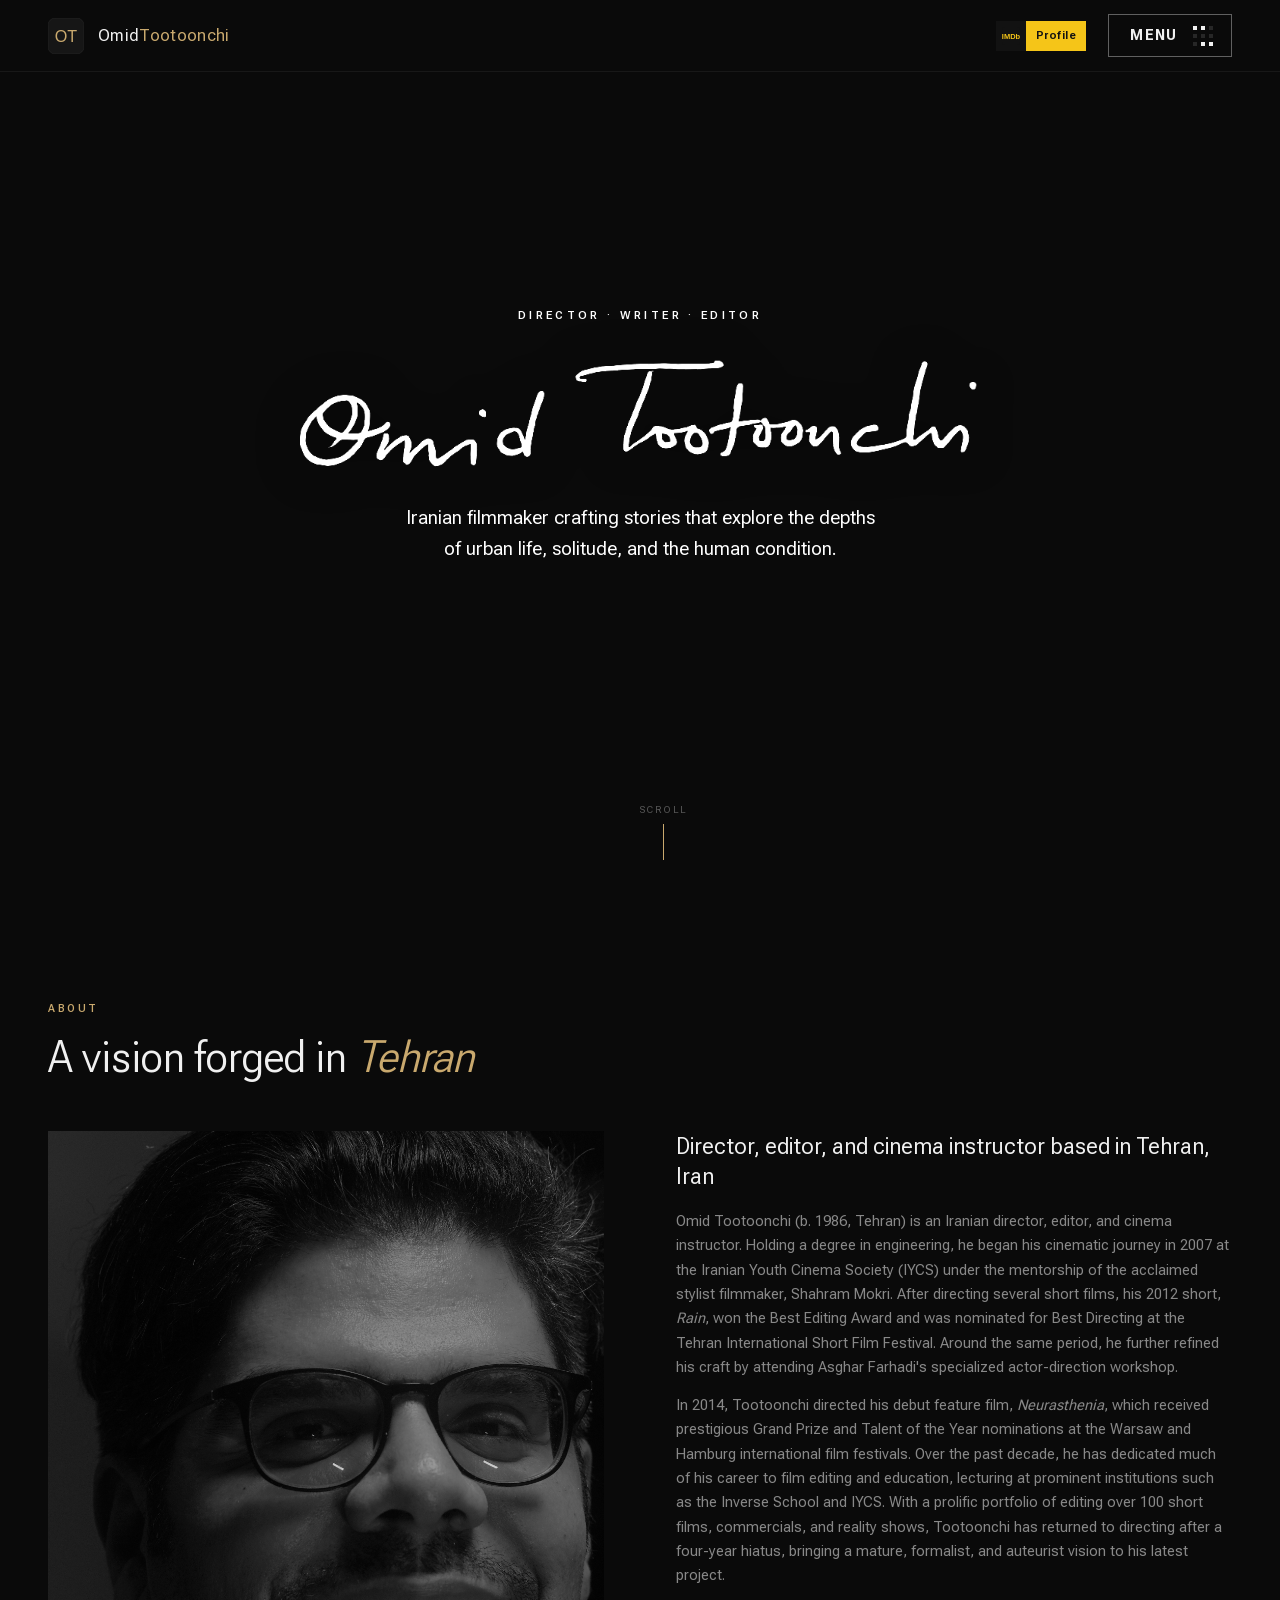
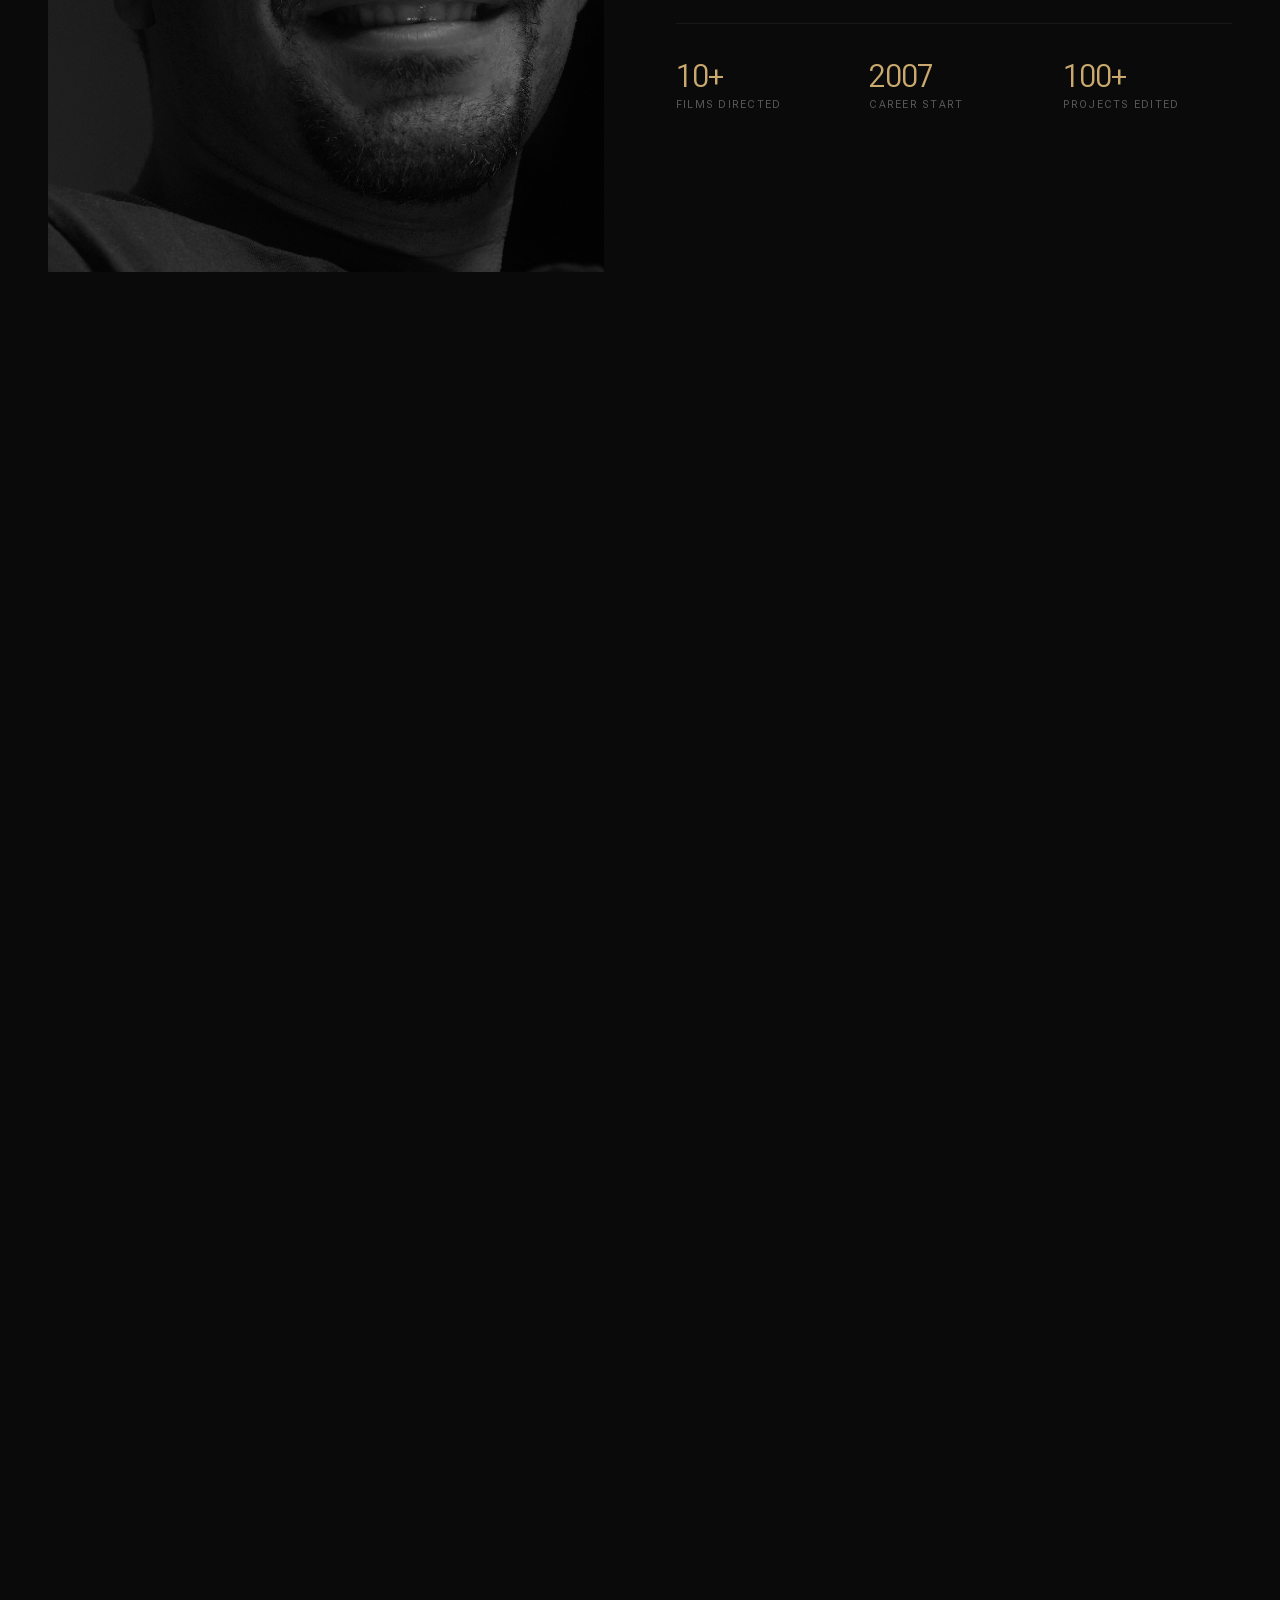
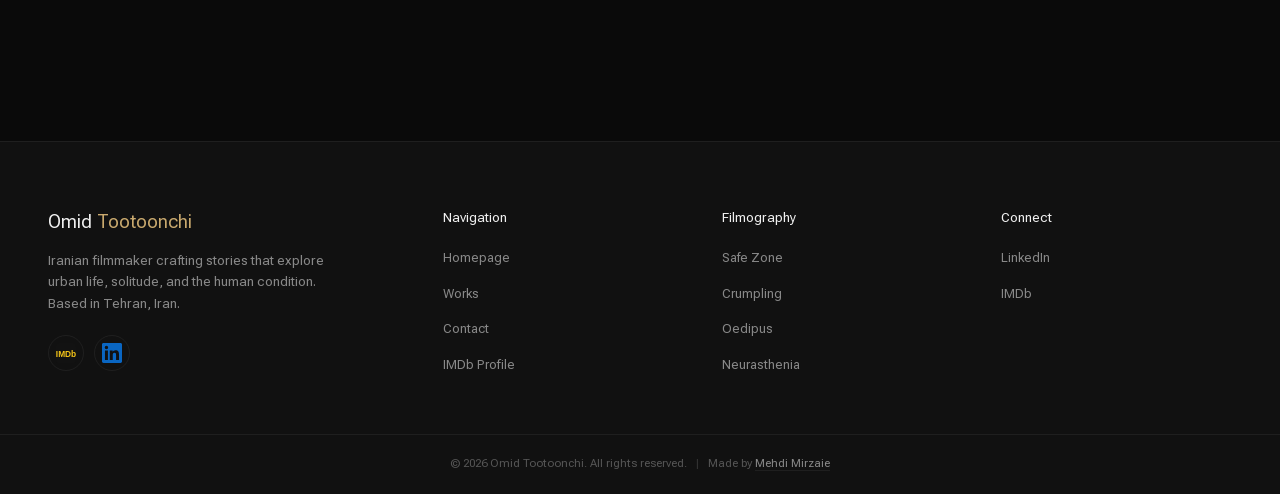
==== index.html @ e32ea6eb "publish omidtootoonchi site" ====
<!DOCTYPE html>
<html lang="en" data-theme="dark">
<head>
  <meta charset="UTF-8">
  <meta name="viewport" content="width=device-width, initial-scale=1.0">
  <meta name="description" content="Omid Tootoonchi is an Iranian director, editor, and cinema instructor based in Tehran. Explore his filmography including Neurasthenia, Safe Zone, and more.">
  <meta name="keywords" content="Omid Tootoonchi, Iranian filmmaker, director, editor, Tehran cinema, Neurasthenia, Safe Zone">
  <meta name="robots" content="index, follow">
  <meta name="google-site-verification" content="UOiUB8v9o5AiXM7ERvW8zTHX3FpzWAyxCbZJldJ4rzc">
  <title>Omid Tootoonchi | Director</title>
  <link rel="stylesheet" href="style.css">
  <link rel="icon" href="assets/icons/favicon-dark.svg" type="image/svg+xml">
<!-- Yandex.Metrika counter --><script type="text/javascript">
    (function(m,e,t,r,i,k,a){
        m[i]=m[i]||function(){(m[i].a=m[i].a||[]).push(arguments)};
        m[i].l=1*new Date();
        for (var j = 0; j < document.scripts.length; j++) {if (document.scripts[j].src === r) { return; }}
        k=e.createElement(t),a=e.getElementsByTagName(t)[0],k.async=1,k.src=r,a.parentNode.insertBefore(k,a)
    })(window, document,'script','https://mc.yandex.ru/metrika/tag.js?id=113087821', 'ym');

    ym(113087821, 'init', {ssr:true, webvisor:true, clickmap:true, ecommerce:"dataLayer", referrer: document.referrer, url: location.href, accurateTrackBounce:true, trackLinks:true});
</script>
<noscript><div><img src="https://mc.yandex.ru/watch/113087821" style="position:absolute; left:-9999px;" alt="" /></div></noscript>
<!-- /Yandex.Metrika counter -->
</head>
<body>
<div class="page-transition" id="pageTransition"></div>
<div class="mobile-overlay" id="mobileMenu">
    <div class="menu-panel">
      <div class="menu-grid menu-grid-main">
        <a href="index.html" class="menu-tile"><span class="menu-index">[01]</span><span class="menu-label">Homepage</span></a>
        <a href="works.html" class="menu-tile"><span class="menu-index">[02]</span><span class="menu-label">Works</span></a>
        <a href="contact.html" class="menu-tile"><span class="menu-index">[03]</span><span class="menu-label">Contact</span></a>
      </div>
      <div class="menu-grid menu-grid-films">
        <a href="film-safe-zone.html" class="menu-tile menu-tile-sm"><span class="menu-index">[04]</span><span class="menu-label">Safe Zone</span></a>
        <a href="film-crumpling.html" class="menu-tile menu-tile-sm"><span class="menu-index">[05]</span><span class="menu-label">Crumpling</span></a>
        <a href="film-oedipus.html" class="menu-tile menu-tile-sm"><span class="menu-index">[06]</span><span class="menu-label">Oedipus</span></a>
        <a href="film-neurasthenia.html" class="menu-tile menu-tile-sm"><span class="menu-index">[07]</span><span class="menu-label">Neurasthenia</span></a>
      </div>
      <div class="menu-socials">
        <a href="https://www.imdb.com/name/nm6811720/" target="_blank" rel="noopener" class="menu-social">IMDb</a>
        <a href="https://www.linkedin.com/in/omidtootoonchi" target="_blank" rel="noopener" class="menu-social">LinkedIn</a>
        <a href="https://www.instagram.com/omidtootoonchi_/" target="_blank" rel="noopener" class="menu-social">Instagram</a>
      </div>
    </div>
  </div>
<header id="header">
    <div class="header-left">
      <a href="index.html"><svg class="header-ot-logo" viewBox="0 0 40 40" fill="none" xmlns="http://www.w3.org/2000/svg">
      <rect width="40" height="40" rx="8" style="fill:var(--bg-card);stroke:var(--border)" stroke-width="1"/>
      <text x="20" y="27" text-anchor="middle" font-family="'Plus Jakarta Sans',Arial,sans-serif" font-size="18" font-weight="400" style="fill:var(--accent)">OT</text>
    </svg></a>
      <a href="index.html" class="header-logo">Omid <span>Tootoonchi</span></a>
    </div>
    <ul class="header-center">
      <li><a href="index.html" class="active">Homepage</a></li>
      <li><a href="works.html">Works</a>
        <div class="nav-dropdown">
          <a href="film-safe-zone.html">Safe Zone</a>
          <a href="film-crumpling.html">Crumpling</a>
          <a href="film-oedipus.html">Oedipus</a>
          <a href="film-neurasthenia.html">Neurasthenia</a>
          <div class="nav-divider"></div>
          <a href="works.html" class="nav-view-all">View All &rarr;</a>
        </div>
      </li>
      <li><a href="contact.html">Contact</a></li>
    </ul>
    <div class="header-right">
      <a href="https://www.imdb.com/name/nm6811720/" target="_blank" rel="noopener" class="imdb-badge-link">
        <span class="imdb-badge-favicon"><svg viewBox="0 0 24 24" fill="none"><rect width="24" height="24" rx="4" fill="#121212"/><text x="12" y="16.5" text-anchor="middle" fill="#f5c518" font-family="Arial,sans-serif" font-size="10" font-weight="900">IMDb</text></svg></span>
        <span class="imdb-badge-text">Profile</span>
      </a>
      <button class="menu-btn" id="menuBtn" aria-label="Menu"><span class="menu-btn-roll"><span>Menu</span><span>Close</span></span><span class="menu-btn-icon" aria-hidden="true"><i></i><i></i><i></i><i></i><i></i><i></i><i></i><i></i><i></i></span></button>
    </div>
  </header>
<section class="hero" style="min-height:100vh;">
    <video class="hero-video" autoplay muted loop playsinline preload="auto">
      <source src="assets/videos/banners/banner-home.mp4" type="video/mp4">
    </video>
    <div class="hero-content">
      <p class="hero-label">Director · Writer · Editor</p>
      <h1 class="hero-signature"><img src="assets/images/headers/omid-tootoonchi-signature.png" alt="Omid Tootoonchi"></h1>
      <p class="hero-desc">Iranian filmmaker crafting stories that explore the depths of urban life, solitude, and the human condition.</p>
    </div>
    <div class="hero-scroll"><span>Scroll</span><div class="hero-scroll-line"></div></div>
  </section>
  <section id="about">
    <div class="reveal"><p class="section-label">About</p><h2>A vision forged in <em>Tehran</em></h2></div>
    <div class="about-grid">
      <div class="about-portrait reveal"><img src="assets/images/portraits/Omid-B&W.jpeg" alt="Omid Tootoonchi portrait in black and white" loading="lazy"></div>
      <div class="about-text reveal reveal-d2">
        <h3>Director, editor, and cinema instructor based in Tehran, Iran</h3>
        <p>Omid Tootoonchi (b. 1986, Tehran) is an Iranian director, editor, and cinema instructor. Holding a degree in engineering, he began his cinematic journey in 2007 at the Iranian Youth Cinema Society (IYCS) under the mentorship of the acclaimed stylist filmmaker, Shahram Mokri. After directing several short films, his 2012 short, <em>Rain</em>, won the Best Editing Award and was nominated for Best Directing at the Tehran International Short Film Festival. Around the same period, he further refined his craft by attending Asghar Farhadi's specialized actor-direction workshop.</p>
        <p>In 2014, Tootoonchi directed his debut feature film, <em>Neurasthenia</em>, which received prestigious Grand Prize and Talent of the Year nominations at the Warsaw and Hamburg international film festivals. Over the past decade, he has dedicated much of his career to film editing and education, lecturing at prominent institutions such as the Inverse School and IYCS. With a prolific portfolio of editing over 100 short films, commercials, and reality shows, Tootoonchi has returned to directing after a four-year hiatus, bringing a mature, formalist, and auteurist vision to his latest project.</p>
        <div class="about-stats">
          <div class="stat-item"><div class="stat-num">10+</div><div class="stat-label">Films Directed</div></div>
          <div class="stat-item"><div class="stat-num">2007</div><div class="stat-label">Career Start</div></div>
          <div class="stat-item"><div class="stat-num">100+</div><div class="stat-label">Projects Edited</div></div>
        </div>
      </div>
    </div>
  </section>
  <section>
    <div class="reveal"><p class="section-label">Filmography</p><h2>Selected <em>Works</em></h2></div>
    <div class="film-grid">
      <a href="film-safe-zone.html" class="film-card reveal"><div class="film-card-poster"><img src="assets/images/posters/Safe-Zone-Poster.jpg" alt="Safe Zone" loading="lazy"><div class="film-card-gradient"></div><div class="film-card-year">2026</div><div class="film-card-info"><h3 class="film-card-title">Safe Zone</h3><p class="film-card-role">Short Fiction</p></div></div></a>
      <a href="film-crumpling.html" class="film-card reveal reveal-d1"><div class="film-card-poster"><img src="assets/images/posters/Crumpling-Poster.jpg" alt="Crumpling" loading="lazy"><div class="film-card-gradient"></div><div class="film-card-year">2021</div><div class="film-card-info"><h3 class="film-card-title">Crumpling</h3><p class="film-card-role">Short Fiction</p></div></div></a>
      <a href="film-oedipus.html" class="film-card reveal reveal-d2"><div class="film-card-poster"><img src="assets/images/posters/Oedipus-poster.jpg" alt="Oedipus" loading="lazy"><div class="film-card-gradient"></div><div class="film-card-year">2018</div><div class="film-card-info"><h3 class="film-card-title">Oedipus</h3><p class="film-card-role">Short Fiction</p></div></div></a>
      <a href="film-neurasthenia.html" class="film-card reveal reveal-d3"><div class="film-card-poster"><img src="assets/images/posters/Neurasthenia-Poster.jpg" alt="Neurasthenia" loading="lazy"><div class="film-card-gradient"></div><div class="film-card-year">2014</div><div class="film-card-info"><h3 class="film-card-title">Neurasthenia</h3><p class="film-card-role">Debut Feature Film</p></div></div></a>
    </div>
    <div style="text-align:center;margin-top:40px;" class="reveal"><a href="works.html" class="submit-btn" style="display:inline-block;">View All Works &rarr;</a></div>
  </section>

  <section>
    <div class="reveal"><p class="section-label">Recognition</p><h2>Festival <em>Selections</em></h2></div>
    <div class="awards-grid">
      <div class="award-card reveal"><div class="award-year">2014</div><div class="award-name">Young Talent Award of the Year · Nominee</div><div class="award-fest">Hamburg Film Festival</div></div>
      <div class="award-card reveal reveal-d1"><div class="award-year">2014</div><div class="award-name">Grand Prize · Nominee</div><div class="award-fest">Warsaw International Film Festival</div></div>
      <div class="award-card reveal reveal-d2"><div class="award-year">2012</div><div class="award-name">Best Editing Award & Best Directing Nominee</div><div class="award-fest">Tehran Intl Short Film Festival</div></div>
    </div>
  </section>
<footer class="site-footer">
    <div class="footer-top">
      <div class="footer-brand">
        <span class="footer-brand-name">Omid <span>Tootoonchi</span></span>
        <p>Iranian filmmaker crafting stories that explore urban life, solitude, and the human condition. Based in Tehran, Iran.</p>
        <div class="footer-social">
          <a href="https://www.imdb.com/name/nm6811720/" target="_blank" rel="noopener" title="IMDb"><svg viewBox="0 0 24 24" fill="none"><rect width="24" height="24" rx="4" fill="#121212"/><text x="12" y="16.5" text-anchor="middle" fill="#f5c518" font-family="Arial,sans-serif" font-size="10" font-weight="900">IMDb</text></svg></a>
          <a href="https://www.linkedin.com/in/omidtootoonchi" target="_blank" rel="noopener" title="LinkedIn"><svg viewBox="0 0 24 24" fill="#0A66C2"><path d="M20.447 20.452h-3.554v-5.569c0-1.328-.027-3.037-1.852-3.037-1.853 0-2.136 1.445-2.136 2.939v5.667H9.351V9h3.414v1.561h.046c.477-.9 1.637-1.85 3.37-1.85 3.601 0 4.267 2.37 4.267 5.455v6.286zM5.337 7.433a2.062 2.062 0 01-2.063-2.065 2.064 2.064 0 112.063 2.065zm1.782 13.019H3.555V9h3.564v11.452zM22.225 0H1.771C.792 0 0 .774 0 1.729v20.542C0 23.227.792 24 1.771 24h20.451C23.2 24 24 23.227 24 22.271V1.729C24 .774 23.2 0 22.222 0h.003z"/></svg></a>
        </div>
      </div>
      <div class="footer-col"><h4>Navigation</h4><ul><li><a href="index.html">Homepage</a></li><li><a href="works.html">Works</a></li><li><a href="contact.html">Contact</a></li><li><a href="https://www.imdb.com/name/nm6811720/" target="_blank">IMDb Profile</a></li></ul></div>
      <div class="footer-col"><h4>Filmography</h4><ul><li><a href="film-safe-zone.html">Safe Zone</a></li><li><a href="film-crumpling.html">Crumpling</a></li><li><a href="film-oedipus.html">Oedipus</a></li><li><a href="film-neurasthenia.html">Neurasthenia</a></li></ul></div>
      <div class="footer-col"><h4>Connect</h4><ul><li><a href="https://www.linkedin.com/in/omidtootoonchi" target="_blank">LinkedIn</a></li><li><a href="https://www.imdb.com/name/nm6811720/" target="_blank">IMDb</a></li></ul></div>
    </div>
    <div class="footer-bottom"><p>&copy; 2026 Omid Tootoonchi. All rights reserved. <span style="margin:0 6px;opacity:0.5;">|</span> Made by <a href="https://mehdiandme.com" target="_blank" rel="noopener">Mehdi Mirzaie</a></p></div>
  </footer>
<div class="lightbox" id="lightbox"><button class="lightbox-close" aria-label="Close"><svg viewBox="0 0 24 24"><line x1="18" y1="6" x2="6" y2="18"/><line x1="6" y1="6" x2="18" y2="18"/></svg></button><button class="lightbox-prev" aria-label="Previous image"><svg viewBox="0 0 24 24" fill="none" stroke="currentColor" stroke-width="2" stroke-linecap="round" stroke-linejoin="round"><polyline points="15 18 9 12 15 6"/></svg></button><div class="lightbox-content"></div><button class="lightbox-next" aria-label="Next image"><svg viewBox="0 0 24 24" fill="none" stroke="currentColor" stroke-width="2" stroke-linecap="round" stroke-linejoin="round"><polyline points="9 18 15 12 9 6"/></svg></button><div class="lightbox-counter" id="lightboxCounter">1/1</div></div>
<script>
    document.documentElement.setAttribute('data-theme','dark');
    let lastScrollY = window.scrollY;
    window.addEventListener('scroll', () => {
      const y = window.scrollY;
      const header = document.getElementById('header');
      header.classList.toggle('scrolled', y > 30);
      if (y > lastScrollY && y > 100) header.classList.add('header-hidden');
      else header.classList.remove('header-hidden');
      lastScrollY = y;
    });
    const menuBtn = document.getElementById('menuBtn');
    const mobileMenu = document.getElementById('mobileMenu');
    const setMenu = open => { menuBtn.classList.toggle('active', open); mobileMenu.classList.toggle('active', open); document.body.style.overflow = open ? 'hidden' : ''; };
    menuBtn.addEventListener('click', () => setMenu(!mobileMenu.classList.contains('active')));
    mobileMenu.querySelectorAll('a').forEach(l => l.addEventListener('click', () => setMenu(false)));
    mobileMenu.addEventListener('click', e => { if (e.target === mobileMenu) setMenu(false); });
    document.addEventListener('keydown', e => { if (e.key === 'Escape') setMenu(false); });
    const obs = new IntersectionObserver(entries => { entries.forEach(e => { if (e.isIntersecting) e.target.classList.add('visible'); }); }, { threshold: 0.12, rootMargin: '0px 0px -40px 0px' });
    document.querySelectorAll('.reveal').forEach(el => obs.observe(el));
    /* Hero background video */
    const heroVideo = document.querySelector('.hero-video');
    if (heroVideo) { const tryPlay = () => heroVideo.play().catch(() => {}); tryPlay(); document.addEventListener('visibilitychange', () => { if (!document.hidden) tryPlay(); }); }
    /* Lightbox with gallery navigation + counter */
    let _lbGallery = [];
    let _lbIndex = 0;
    function _lbRender() {
      const lb = document.getElementById('lightbox');
      const content = lb.querySelector('.lightbox-content');
      const counter = document.getElementById('lightboxCounter');
      content.innerHTML = '';
      const item = _lbGallery[_lbIndex];
      if (!item) return;
      if (item.type === 'video') {
        const v = document.createElement('video');
        v.src = item.src; v.controls = true; v.autoplay = true;
        content.appendChild(v);
      } else {
        const img = document.createElement('img');
        img.src = item.src;
        img.alt = 'Gallery image ' + (_lbIndex + 1);
        content.appendChild(img);
      }
      if (_lbGallery.length > 1) {
        lb.classList.remove('single');
        counter.textContent = (_lbIndex + 1) + '/' + _lbGallery.length;
      } else {
        lb.classList.add('single');
      }
    }
    function openLightbox(src, type, el) {
      const lb = document.getElementById('lightbox');
      _lbGallery = [];
      _lbIndex = 0;
      const container = el && el.closest ? el.closest('.gallery-masonry, .stills-grid') : null;
      if (type === 'image' && container) {
        const items = Array.from(container.querySelectorAll('[onclick*="openLightbox"]'));
        items.forEach(node => {
          const m = node.getAttribute('onclick').match(/openLightbox\('([^']+)'\s*,\s*'([^']+)'/);
          if (m && m[2] === 'image') _lbGallery.push({ src: m[1], type: m[2] });
        });
        const idx = _lbGallery.findIndex(g => g.src === src);
        _lbIndex = idx >= 0 ? idx : 0;
        if (!_lbGallery.length) _lbGallery = [{ src, type }];
      } else {
        _lbGallery = [{ src, type }];
      }
      _lbRender();
      lb.classList.add('active');
      document.body.style.overflow = 'hidden';
    }
    function navLightbox(dir) {
      if (!_lbGallery.length) return;
      _lbIndex = (_lbIndex + dir + _lbGallery.length) % _lbGallery.length;
      _lbRender();
    }
    function closeLightbox() {
      const lb = document.getElementById('lightbox');
      lb.classList.remove('active');
      lb.querySelector('.lightbox-content').innerHTML = '';
      _lbGallery = [];
      _lbIndex = 0;
      document.body.style.overflow = '';
    }
    document.getElementById('lightbox').addEventListener('click', e => { if (e.target === e.currentTarget || e.target.classList.contains('lightbox-content')) closeLightbox(); });
    document.querySelector('.lightbox-close').addEventListener('click', e => { e.stopPropagation(); closeLightbox(); });
    document.querySelector('.lightbox-prev').addEventListener('click', e => { e.stopPropagation(); navLightbox(-1); });
    document.querySelector('.lightbox-next').addEventListener('click', e => { e.stopPropagation(); navLightbox(1); });
    document.addEventListener('keydown', e => {
      const lb = document.getElementById('lightbox');
      if (!lb || !lb.classList.contains('active')) return;
      if (e.key === 'Escape') closeLightbox();
      else if (e.key === 'ArrowLeft') navLightbox(-1);
      else if (e.key === 'ArrowRight') navLightbox(1);
    });
    /* Page Transition */
    const pt = document.getElementById('pageTransition');
    setTimeout(() => { pt.classList.add('active'); }, 50);
    document.querySelectorAll('a[href]').forEach(link => {
      const href = link.getAttribute('href');
      if (!href || href.startsWith('#') || href.startsWith('mailto:') || href.startsWith('http') || href === location.pathname.split('/').pop()) return;
      link.addEventListener('click', e => { e.preventDefault(); pt.classList.remove('active'); setTimeout(() => { location.href = href; }, 400); });
    });
  </script>
</body>
</html>
---- style.css ----
@font-face{
  font-family:'Roboto Flex';
  font-style:normal;
  font-weight:100 1000;
  font-stretch:100%;
  font-display:swap;
  src:url('assets/fonts/roboto-flex-latin.woff2') format('woff2');
  unicode-range:U+0000-00FF,U+0131,U+0152-0153,U+02BB-02BC,U+02C6,U+02DA,U+02DC,U+0304,U+0308,U+0329,U+2000-206F,U+20AC,U+2122,U+2191,U+2193,U+2212,U+2215,U+FEFF,U+FFFD;
}

:root {
  --bg: #0a0a0a; --bg-secondary: #111; --bg-card: #161616;
  --text: #f0f0f0; --text-secondary: #888; --text-muted: #555;
  --accent: #c9a96e; --accent-light: rgba(201,169,110,0.08); --accent-hover: #dbbf85;
  --border: rgba(255,255,255,0.06);
  --shadow-sm: 0 1px 2px rgba(0,0,0,0.2);
  --shadow: 0 2px 8px rgba(0,0,0,0.2), 0 8px 32px rgba(0,0,0,0.12);
  --shadow-lg: 0 8px 24px rgba(0,0,0,0.3), 0 24px 64px rgba(0,0,0,0.2);
  --font-display: 'Roboto Flex', -apple-system, sans-serif;
  --font-body: 'Roboto Flex', -apple-system, sans-serif;
  --font-lead: 'Roboto Flex', -apple-system, sans-serif;
  --ease: cubic-bezier(0.25,0.46,0.45,0.94);
  --ease-out: cubic-bezier(0.16,1,0.3,1);
  --ease-spring: cubic-bezier(0.34,1.56,0.64,1);
  --header-h: 72px;
  --imdb-yellow: #f5c518;
  --imdb-dark: #121212;
  --radius: 0px;
  --radius-sm: 0px;
}

*,*::before,*::after{margin:0;padding:0;box-sizing:border-box}
html{scroll-behavior:smooth;font-size:16px}
body{background:var(--bg);color:var(--text);font-family:var(--font-body);font-weight:400;line-height:1.65;overflow-x:hidden;-webkit-font-smoothing:antialiased;transition:background 0.5s,color 0.5s}
a{color:inherit;text-decoration:none;transition:color 0.3s,transform 0.3s}
img{max-width:100%;display:block}

/* ===== PAGE TRANSITION ===== */
.page-transition{position:fixed;top:0;left:0;width:100%;height:100%;background:var(--bg);z-index:99999;opacity:1;visibility:visible;pointer-events:auto;transition:opacity 0.4s ease}
.page-transition.active{opacity:0;pointer-events:none}

/* ===== HEADER ===== */
header{position:fixed;top:0;left:0;width:100vw;z-index:1000;padding:0 max(48px,calc((100vw - 1300px) / 2 + 48px));height:var(--header-h);display:flex;align-items:center;justify-content:space-between;background:var(--bg);border-bottom:1px solid var(--border);transition:background 0.5s,box-shadow 0.3s,backdrop-filter 0.3s,transform 0.35s var(--ease);box-sizing:border-box}
.header-hidden{transform:translateY(-100%)}
header.scrolled{box-shadow:var(--shadow-sm);backdrop-filter:blur(12px);background:color-mix(in srgb,var(--bg) 85%,transparent)}

.header-left{display:flex;align-items:center;gap:14px}
.header-left>a{display:flex;align-items:center}
.header-ot-logo{display:block;width:36px;height:36px;cursor:pointer;transition:transform 0.3s var(--ease-spring)}
.header-ot-logo:hover{transform:scale(1.1)}
.header-logo{font-family:var(--font-display);font-size:1.05rem;font-weight:400;letter-spacing:0.02em;white-space:nowrap;line-height:1}
.header-logo span{color:var(--accent)}

.header-center{display:none;align-items:center;gap:36px;list-style:none}
.header-center>li{position:relative}
.header-center>li>a{font-size:0.72rem;font-weight:500;letter-spacing:0.12em;text-transform:uppercase;color:var(--text-secondary);position:relative;padding:4px 0}
.header-center>li>a::after{content:'';position:absolute;bottom:0;left:0;width:100%;height:1.5px;background:var(--accent);transform:scaleX(0);transform-origin:right;transition:transform 0.4s var(--ease)}
.header-center>li>a:hover,.header-center>li>a.active{color:var(--text)}
.header-center>li>a:hover::after,.header-center>li>a.active::after{transform:scaleX(1);transform-origin:left}

/* Dropdown */
.nav-dropdown{position:absolute;top:100%;left:50%;transform:translateX(-50%) translateY(8px);background:var(--bg-card);border:1px solid var(--border);min-width:220px;padding:12px 0;opacity:0;visibility:hidden;transition:all 0.3s var(--ease);box-shadow:var(--shadow-lg);z-index:100;margin-top:24px}
.header-center>li:hover .nav-dropdown{opacity:1;visibility:visible;transform:translateX(-50%) translateY(0)}
.nav-dropdown a{display:block;padding:8px 20px;font-size:0.75rem;color:var(--text-secondary);transition:all 0.2s}
.nav-dropdown a:hover{color:var(--accent);background:var(--accent-light);padding-left:24px}
.nav-dropdown .nav-divider{height:1px;background:var(--border);margin:6px 0}
.nav-dropdown .nav-view-all{font-weight:600;letter-spacing:0.08em;text-transform:uppercase;color:var(--accent);font-size:0.65rem}

.header-right{display:flex;align-items:center;gap:22px}

.imdb-badge-link{display:inline-flex;align-items:center;border-radius:var(--radius-sm);overflow:hidden;cursor:pointer;transition:transform 0.3s var(--ease-spring),box-shadow 0.3s;text-decoration:none;height:30px}
.imdb-badge-link:hover{transform:scale(1.06);box-shadow:0 2px 12px rgba(245,197,24,0.3)}
.imdb-badge-favicon{width:30px;height:30px;display:flex;align-items:center;justify-content:center;background:var(--imdb-dark);flex-shrink:0}
.imdb-badge-favicon svg{width:18px;height:18px}
.imdb-badge-text{background:var(--imdb-yellow);color:var(--imdb-dark);font-family:var(--font-body);font-size:0.68rem;font-weight:700;letter-spacing:0.04em;padding:0 10px;height:100%;display:flex;align-items:center;white-space:nowrap}

.menu-btn{display:flex;align-items:center;gap:12px;background:none;border:1px solid rgba(255,255,255,0.35);cursor:pointer;padding:10px 18px;color:var(--text);font-family:var(--font-body);transition:border-color 0.3s,color 0.3s}
.menu-btn:hover{border-color:var(--accent);color:var(--accent)}
.menu-btn.active{border-color:var(--accent);color:var(--accent)}
.menu-btn-roll{display:block;position:relative;height:1.5em;overflow:hidden;font-size:0.9rem;font-weight:700;letter-spacing:0.1em;text-transform:uppercase;line-height:1.5;width:3.75em;transition:width 0.35s var(--ease)}
.menu-btn.active .menu-btn-roll{width:4.3em}
.menu-btn-roll>span{display:block;height:1.5em;transition:transform 0.35s var(--ease)}
.menu-btn-roll>span+span{position:absolute;top:100%;left:0;width:100%}
.menu-btn.active .menu-btn-roll>span{transform:translateY(-100%)}
.menu-btn-icon{display:grid;grid-template-columns:repeat(3,4px);grid-template-rows:repeat(3,4px);gap:4px;width:20px;height:20px;flex-shrink:0}
.menu-btn-icon i{width:4px;height:4px;background:currentColor;opacity:0.12;transition:opacity 0.3s var(--ease),width 0.3s var(--ease)}
.menu-btn-icon i:nth-child(1),.menu-btn-icon i:nth-child(2),.menu-btn-icon i:nth-child(8),.menu-btn-icon i:nth-child(9){opacity:1}
.menu-btn.active .menu-btn-icon{gap:4px 0}
.menu-btn.active .menu-btn-icon i{opacity:0}
.menu-btn.active .menu-btn-icon i:nth-child(3n+1){opacity:1;width:20px}

/* ===== MENU OVERLAY ===== */
.mobile-overlay{position:fixed;top:0;left:0;width:100%;height:100%;background:rgba(0,0,0,0.75);backdrop-filter:blur(10px);-webkit-backdrop-filter:blur(10px);z-index:999;display:flex;align-items:flex-start;justify-content:center;opacity:0;visibility:hidden;transition:opacity 0.4s,visibility 0.4s;padding-top:calc(var(--header-h) + 20px)}
.mobile-overlay.active{opacity:1;visibility:visible}
.menu-panel{width:100%;max-width:1300px;margin:0 auto;padding:0 48px 48px;box-sizing:border-box;display:flex;flex-direction:column;gap:4px;max-height:calc(100vh - var(--header-h) - 20px);overflow-y:auto}
.menu-grid{display:grid;gap:4px}
.menu-grid-main{grid-template-columns:repeat(3,1fr)}
.menu-grid-films{grid-template-columns:repeat(4,1fr)}
.menu-tile{position:relative;height:110px;padding:20px;background:rgba(255,255,255,0.15);display:flex;align-items:flex-end;justify-content:space-between;gap:12px;overflow:hidden;opacity:0;transform:translateY(14px);transition:opacity 0.45s var(--ease) var(--d,0s),transform 0.45s var(--ease) var(--d,0s),background 0.3s}
.mobile-overlay.active .menu-tile{opacity:1;transform:none}
.menu-tile-sm{height:70px;padding:16px 20px}
.menu-index{font-size:10px;letter-spacing:0.05em;text-transform:uppercase;color:#fff;user-select:none}
.menu-label{font-size:15px;font-weight:500;letter-spacing:-0.02em;text-transform:uppercase;color:#fff;text-align:right}
.menu-tile::after{content:'';position:absolute;inset:4px;border:1px solid transparent;pointer-events:none;transition:border-color 0.3s}
.menu-tile:hover{background:rgba(255,255,255,0.28)}
.menu-tile:hover::after{border-color:#fff}
.menu-socials{display:grid;grid-template-columns:repeat(3,1fr);gap:4px}
.menu-social{height:50px;background:rgba(255,255,255,0.15);display:flex;align-items:center;justify-content:center;font-size:11px;font-weight:600;letter-spacing:0.12em;text-transform:uppercase;color:#fff;opacity:0;transform:translateY(14px);transition:opacity 0.45s var(--ease) var(--d,0s),transform 0.45s var(--ease) var(--d,0s),background 0.3s}
.mobile-overlay.active .menu-social{opacity:1;transform:none}
.menu-social:hover{background:rgba(255,255,255,0.28)}
.mobile-overlay.active .menu-grid-main .menu-tile:nth-child(2){--d:0.07s}
.mobile-overlay.active .menu-grid-main .menu-tile:nth-child(3){--d:0.14s}
.mobile-overlay.active .menu-grid-films .menu-tile:nth-child(1){--d:0.18s}
.mobile-overlay.active .menu-grid-films .menu-tile:nth-child(2){--d:0.24s}
.mobile-overlay.active .menu-grid-films .menu-tile:nth-child(3){--d:0.3s}
.mobile-overlay.active .menu-grid-films .menu-tile:nth-child(4){--d:0.36s}
.mobile-overlay.active .menu-social:nth-child(1){--d:0.42s}
.mobile-overlay.active .menu-social:nth-child(2){--d:0.46s}
.mobile-overlay.active .menu-social:nth-child(3){--d:0.5s}

/* ===== HERO ===== */
.hero{min-height:100vh;display:flex;align-items:center;justify-content:center;position:relative;overflow:hidden;padding-top:var(--header-h);width:100vw;margin-left:calc(50% - 50vw);max-width:none}
.hero-video{position:absolute;top:50%;left:50%;transform:translate(-50%,-50%);width:100%;height:auto;max-height:100%;z-index:1;opacity:1;pointer-events:none}
.hero-video::-webkit-media-controls{display:none!important}
.hero-content{text-align:center;position:relative;z-index:3;padding:0 24px}
.hero-label{font-size:0.7rem;font-weight:600;letter-spacing:0.3em;text-transform:uppercase;color:#fff;margin-bottom:24px;opacity:0;animation:fadeUp 0.7s var(--ease) 0.4s forwards}
.hero h1{font-family:var(--font-display);font-size:clamp(2.8rem,8vw,6.5rem);font-weight:400;line-height:1.05;letter-spacing:-0.02em;margin-bottom:20px;opacity:0;animation:fadeUpBlur 0.9s var(--ease-out) 0.6s forwards}
.hero h1 em{font-style:normal;color:var(--accent)}
.hero-signature{margin-bottom:20px}
.hero-signature img{width:min(700px,85vw);height:auto;margin:0 auto;filter:drop-shadow(0 2px 20px rgba(0,0,0,0.5))}
.hero-desc{font-family:var(--font-lead);font-size:clamp(1rem,2vw,1.2rem);color:#fff;max-width:480px;margin:0 auto;opacity:0;animation:fadeUp 0.7s var(--ease) 0.8s forwards}
.hero-scroll{position:absolute;bottom:40px;left:50%;transform:translateX(-50%);display:flex;flex-direction:column;align-items:center;gap:6px;opacity:0;animation:fadeUp 0.7s var(--ease) 1.1s forwards;z-index:3}
.hero-scroll span{font-size:0.6rem;letter-spacing:0.2em;text-transform:uppercase;color:var(--text-muted)}
.hero-scroll-line{width:1px;height:36px;background:var(--accent);animation:pulse 2s ease-in-out infinite}
@keyframes fadeUp{from{opacity:0;transform:translateY(20px)}to{opacity:1;transform:translateY(0)}}
@keyframes pulse{0%,100%{opacity:0.3;transform:scaleY(0.5)}50%{opacity:1;transform:scaleY(1)}}

@keyframes fadeUpBlur{from{opacity:0;transform:translateY(28px);filter:blur(14px)}to{opacity:1;transform:translateY(0);filter:blur(0)}}
h1{animation:fadeUpBlur 0.9s var(--ease-out) both}

/* ===== SECTIONS ===== */
section{padding:100px 48px;max-width:1300px;margin:0 auto}
.section-label{font-size:0.65rem;font-weight:600;letter-spacing:0.25em;text-transform:uppercase;color:var(--accent);margin-bottom:14px}
section h2{font-family:var(--font-display);font-size:clamp(1.8rem,3.5vw,3rem);font-weight:400;line-height:1.15;margin-bottom:48px}
section h2 em{font-style:italic;color:var(--accent)}

/* ===== BREADCRUMBS ===== */
.breadcrumbs{padding:0 48px;max-width:1300px;margin:0 auto;padding-top:calc(var(--header-h) + 20px)}
.breadcrumbs ol{list-style:none;display:flex;align-items:center;gap:8px;flex-wrap:wrap}
.breadcrumbs li{display:flex;align-items:center;gap:8px;font-size:0.7rem;color:var(--text-muted);letter-spacing:0.05em}
.breadcrumbs li a{color:var(--text-secondary);transition:color 0.3s}
.breadcrumbs li a:hover{color:var(--accent)}
.breadcrumbs .bc-sep{color:var(--text-muted);font-size:0.6rem}
.breadcrumbs .bc-current{color:var(--text)}

/* ===== ABOUT ===== */
.about-grid{display:grid;grid-template-columns:1fr 1fr;gap:72px;align-items:start}
.about-portrait{position:relative;overflow:hidden;border-radius:var(--radius)}
.about-portrait img{width:100%;aspect-ratio:3/4;object-fit:cover;object-position:-150px top;filter:grayscale(15%);transition:filter 0.6s,transform 0.6s}
.about-portrait:hover img{filter:grayscale(0%);transform:scale(1.02)}
.about-text h3{font-family:var(--font-display);font-size:1.4rem;font-weight:400;margin-bottom:18px;line-height:1.35}
.about-text p{color:var(--text-secondary);margin-bottom:14px;font-size:0.92rem}
.about-stats{display:grid;grid-template-columns:repeat(3,1fr);gap:24px;margin-top:36px;padding-top:36px;border-top:1px solid var(--border)}
.stat-num{font-family:var(--font-display);font-size:2rem;color:var(--accent);line-height:1}
.stat-label{font-size:0.65rem;letter-spacing:0.12em;text-transform:uppercase;color:var(--text-muted);margin-top:4px}

/* ===== STILLS ===== */
.stills-grid{display:grid;grid-template-columns:repeat(4,1fr);grid-auto-rows:200px;gap:6px}
.still{overflow:hidden;border-radius:var(--radius-sm);cursor:pointer}
.still img{width:100%;height:100%;object-fit:cover;transition:transform 0.7s var(--ease-out);filter:grayscale(8%)}
.still:hover img{transform:scale(1.06);filter:grayscale(0%)}
.still.wide{grid-column:span 2;grid-row:span 2}

/* ===== MASONRY GALLERY (BENTO) ===== */
.gallery-masonry{columns:3 260px;column-gap:10px}
.gallery-masonry .masonry-item{break-inside:avoid;margin:0 0 10px;overflow:hidden;border:1px solid var(--border);border-radius:var(--radius-sm);cursor:pointer;background:var(--bg-card)}
.gallery-masonry .masonry-item img{width:100%;height:auto;display:block;transition:transform 0.7s var(--ease-out),filter 0.6s;filter:grayscale(8%)}
.gallery-masonry .masonry-item:hover img{transform:scale(1.03);filter:grayscale(0%)}
.gallery-video{border:1px solid var(--border);border-radius:var(--radius);overflow:hidden;background:#000;max-width:100%;margin:0}
.gallery-video video{width:100%;display:block;max-height:70vh}
.hero-bg{position:absolute;top:0;left:0;width:100%;height:100%;object-fit:cover;object-position:top center;opacity:0.35;filter:brightness(0.7);z-index:1;pointer-events:none}
.hero-bg-blur{filter:blur(50px) brightness(0.7);opacity:0.35;-webkit-mask-image:linear-gradient(to right,black 0%,transparent 60%);mask-image:linear-gradient(to right,black 0%,transparent 60%)}
.hero-contact-shade{position:absolute;top:0;left:0;width:100%;height:100%;background:linear-gradient(to right,rgba(0,0,0,0.75) 0%,rgba(0,0,0,0.38) 30%,transparent 60%);z-index:2;pointer-events:none}

/* ===== QUOTE ===== */
.quote-section{text-align:center;padding:120px 48px;max-width:800px;margin:0 auto}
.quote-mark{font-family:var(--font-display);font-size:3.5rem;color:var(--accent);line-height:1;margin-bottom:12px}
.quote-text{font-family:var(--font-lead);font-size:clamp(1.3rem,2.5vw,1.9rem);font-weight:300;font-style:italic;line-height:1.6;margin-bottom:28px}
.quote-author{font-size:0.7rem;letter-spacing:0.2em;text-transform:uppercase;color:var(--text-muted)}

/* ===== AWARDS ===== */
.awards-grid{display:grid;grid-template-columns:repeat(auto-fill,minmax(280px,1fr));gap:24px}
.award-card{padding:32px;border:1px solid var(--border);border-radius:var(--radius);text-align:center;transition:all 0.4s var(--ease);background:var(--bg-card)}
.award-card:hover{border-color:var(--accent);background:var(--accent-light);transform:translateY(-4px);box-shadow:var(--shadow)}
.award-card img{width:70px;height:70px;border-radius:50%;object-fit:cover;margin:0 auto 14px;border:2px solid var(--accent)}
.award-card .award-poster{width:60px;height:90px;border-radius:var(--radius-sm)}
.award-year{font-family:var(--font-display);font-size:1.8rem;color:var(--accent);margin-bottom:10px}
.award-name{font-family:var(--font-display);font-size:1rem;margin-bottom:6px}
.award-fest{font-size:0.68rem;letter-spacing:0.1em;text-transform:uppercase;color:var(--text-muted)}

/* ===== INTERVIEW SCROLL ===== */
.interview-scroll{display:flex;gap:20px;overflow-x:auto;scroll-snap-type:x mandatory;padding-bottom:16px;margin:0 -48px;padding-left:48px;padding-right:48px;scrollbar-width:thin;scrollbar-color:var(--accent) transparent}
.interview-scroll::-webkit-scrollbar{height:6px}
.interview-scroll::-webkit-scrollbar-thumb{background:var(--accent);border-radius:3px}
.interview-scroll::-webkit-scrollbar-track{background:var(--border)}
.interview-card{flex:0 0 min(560px,85%);scroll-snap-align:start;border:1px solid var(--border);border-radius:var(--radius);overflow:hidden;background:var(--bg-card)}
.interview-video{position:relative;padding-bottom:56.25%;height:0;overflow:hidden}
.interview-label{padding:12px 16px;font-size:0.65rem;font-weight:600;letter-spacing:0.15em;text-transform:uppercase;color:var(--text-secondary)}
.interview-nav{display:flex;gap:12px;justify-content:center;margin-top:20px}
.interview-chevron{width:44px;height:44px;background:transparent;border:1px solid var(--border);border-radius:50%;display:flex;align-items:center;justify-content:center;cursor:pointer;color:var(--text-secondary);transition:all 0.3s var(--ease)}
.interview-chevron:hover{border-color:var(--accent);color:var(--accent);background:var(--accent-light);transform:translateY(-2px)}
.interview-chevron svg{width:20px;height:20px}

/* ===== FILM GRID ===== */
.film-grid{display:grid;grid-template-columns:repeat(auto-fill,minmax(260px,1fr));gap:20px}
.film-card{border-radius:var(--radius);overflow:hidden;cursor:pointer;position:relative;background:var(--bg-card);border:1px solid var(--border);transition:all 0.4s var(--ease)}
.film-card:hover{transform:translateY(-6px);box-shadow:var(--shadow-lg);border-color:transparent}
.film-card-poster{aspect-ratio:2/3;overflow:hidden;position:relative}
.film-card-poster img{width:100%;height:100%;object-fit:cover;transition:transform 0.7s var(--ease-out)}
.film-card:hover .film-card-poster img{transform:scale(1.04)}
.film-card-gradient{position:absolute;bottom:0;left:0;width:100%;height:60%;background:linear-gradient(transparent,rgba(0,0,0,0.75));pointer-events:none}
.film-card-year{position:absolute;top:12px;right:12px;font-size:0.6rem;font-weight:600;letter-spacing:0.1em;color:#fff;background:rgba(0,0,0,0.45);backdrop-filter:blur(8px);padding:4px 10px;border-radius:6px}
.film-card-info{position:absolute;bottom:0;left:0;width:100%;padding:20px;z-index:2}
.film-card-title{font-family:var(--font-display);font-size:1.1rem;color:#fff;margin-bottom:4px;transition:color 0.3s}
.film-card:hover .film-card-title{color:var(--accent)}
.film-card-role{font-size:0.62rem;font-weight:500;letter-spacing:0.1em;text-transform:uppercase;color:rgba(255,255,255,0.6)}

/* ===== FEATURED ===== */
.featured{display:grid;grid-template-columns:0.5fr 1fr;gap:56px;align-items:center;padding:100px 0;border-top:1px solid var(--border);border-bottom:1px solid var(--border)}
.featured-poster{border-radius:var(--radius);overflow:hidden;box-shadow:var(--shadow)}
.featured-poster img{width:100%;aspect-ratio:2/3;object-fit:cover}
.featured-content h2{font-family:var(--font-display);font-size:clamp(1.8rem,3vw,2.8rem);font-weight:400;line-height:1.2;margin-bottom:6px}
.featured-content .film-year-tag{font-size:0.65rem;font-weight:600;letter-spacing:0.2em;text-transform:uppercase;color:var(--accent);margin-bottom:20px}
.featured-content p{color:var(--text-secondary);margin-bottom:14px;font-size:0.92rem}
.featured-meta{display:flex;gap:24px;margin-top:28px;padding-top:28px;border-top:1px solid var(--border);flex-wrap:wrap}
.meta-item{display:flex;flex-direction:column;gap:3px}
.meta-label{font-size:0.58rem;font-weight:600;letter-spacing:0.15em;text-transform:uppercase;color:var(--text-muted)}
.meta-value{font-family:var(--font-display);font-size:0.95rem}

/* ===== TIMELINE ===== */
.timeline{position:relative;padding-left:44px}
.timeline::before{content:'';position:absolute;left:0;top:0;height:100%;width:1px;background:var(--border)}
.timeline-item{position:relative;margin-bottom:48px}
.timeline-item::before{content:'';position:absolute;left:-44px;top:6px;width:9px;height:9px;border-radius:50%;background:var(--accent);border:2px solid var(--bg);transform:translateX(-4px);transition:transform 0.3s var(--ease-spring)}
.timeline-item:hover::before{transform:translateX(-4px) scale(1.5)}
.timeline-year{font-family:var(--font-display);font-size:0.75rem;letter-spacing:0.1em;color:var(--accent);margin-bottom:6px}
.timeline-title{font-family:var(--font-display);font-size:1.15rem;margin-bottom:6px}
.timeline-desc{color:var(--text-secondary);font-size:0.88rem;max-width:560px}

/* ===== FILM PAGE ===== */
.film-hero{min-height:60vh;display:flex;align-items:flex-end;position:relative;overflow:hidden;padding-top:var(--header-h);padding-bottom:60px;width:100vw;margin-left:calc(50% - 50vw);max-width:none}
.film-hero-bg{position:absolute;top:0;left:0;width:100%;height:100%;object-fit:cover;filter:blur(2px) brightness(0.35);transform:scale(1.05)}
.film-hero-bg::-webkit-media-controls{display:none!important}
.film-hero-overlay{position:absolute;top:0;left:0;width:100%;height:100%;background:linear-gradient(transparent 20%,var(--bg) 100%)}
.film-hero-content{position:relative;z-index:2;padding:0 48px;max-width:1300px;margin:0 auto;width:100%;display:flex;gap:40px;align-items:flex-end}
.film-hero-poster{height:33vh;width:auto;flex-shrink:0;border-radius:var(--radius);overflow:hidden;box-shadow:0 8px 40px rgba(0,0,0,0.35);cursor:pointer;position:relative;background:#000}
.film-hero-poster.poster-lg{height:33vh;width:auto}
.film-hero-poster img{width:auto;height:100%;max-width:40vw;object-fit:contain;display:block}
.film-hero-info h1{font-family:var(--font-display);font-size:clamp(2rem,4vw,3.5rem);font-weight:400;margin-bottom:8px}
.film-hero-info .film-tag{font-size:0.65rem;font-weight:600;letter-spacing:0.2em;text-transform:uppercase;color:var(--accent);margin-bottom:16px}
.film-hero-info p{color:var(--text-secondary);max-width:600px;font-size:0.95rem}

/* Video maximize button */
.video-expand{position:absolute;bottom:80px;right:48px;z-index:10;width:44px;height:44px;background:rgba(0,0,0,0.6);backdrop-filter:blur(8px);border:1px solid rgba(255,255,255,0.2);border-radius:8px;display:flex;align-items:center;justify-content:center;cursor:pointer;transition:all 0.3s var(--ease)}
.video-expand:hover{background:var(--accent);border-color:var(--accent);transform:scale(1.1)}
.video-expand svg{width:20px;height:20px;color:#fff}

/* ===== LIGHTBOX ===== */
.lightbox{position:fixed;top:0;left:0;width:100%;height:100%;background:rgba(0,0,0,0.92);z-index:10000;display:flex;align-items:center;justify-content:center;opacity:0;visibility:hidden;transition:all 0.3s var(--ease);backdrop-filter:blur(8px)}
.lightbox.active{opacity:1;visibility:visible}
.lightbox-close{position:fixed;top:20px;right:24px;width:44px;height:44px;background:rgba(0,0,0,0.5);backdrop-filter:blur(8px);border:1px solid rgba(255,255,255,0.2);border-radius:50%;cursor:pointer;display:flex;align-items:center;justify-content:center;transition:all 0.3s;z-index:10002;pointer-events:auto}
.lightbox-close:hover{border-color:var(--accent);background:var(--accent)}
.lightbox-close svg{width:20px;height:20px;stroke:#fff;fill:none;stroke-width:2}
.lightbox-content{max-width:90vw;max-height:90vh;display:flex;align-items:center;justify-content:center;padding-top:60px;pointer-events:none}
.lightbox-content img{max-width:100%;max-height:75vh;object-fit:contain;border-radius:var(--radius);pointer-events:auto}
.lightbox-content video{max-width:100%;max-height:75vh;border-radius:var(--radius);outline:none;pointer-events:auto}
.lightbox-content iframe{width:80vw;height:70vh;border:none;border-radius:var(--radius);pointer-events:auto}
.lightbox-prev,.lightbox-next{position:fixed;top:50%;transform:translateY(-50%);width:48px;height:48px;background:rgba(0,0,0,0.5);backdrop-filter:blur(8px);border:1px solid rgba(255,255,255,0.2);border-radius:50%;cursor:pointer;display:flex;align-items:center;justify-content:center;color:#fff;transition:all 0.3s;z-index:10002}
.lightbox-prev:hover,.lightbox-next:hover{border-color:var(--accent);background:var(--accent)}
.lightbox-prev{left:24px}
.lightbox-next{right:24px}
.lightbox-prev svg,.lightbox-next svg{width:22px;height:22px}
.lightbox-counter{position:fixed;bottom:24px;left:50%;transform:translateX(-50%);font-size:0.75rem;font-weight:600;letter-spacing:0.15em;color:#fff;background:rgba(0,0,0,0.5);backdrop-filter:blur(8px);border:1px solid rgba(255,255,255,0.2);padding:6px 16px;border-radius:20px;z-index:10002}
.lightbox.single .lightbox-prev,.lightbox.single .lightbox-next,.lightbox.single .lightbox-counter{display:none}
@media(max-width:768px){.lightbox-prev{left:12px}.lightbox-next{right:12px}.lightbox-prev,.lightbox-next{width:40px;height:40px}}

/* ===== CRUMPLING FULLSCREEN VIDEO ===== */
#crumplingHero.is-fullscreen-video .film-hero-content,
#crumplingHero.is-fullscreen-video .film-hero-overlay,
#crumplingHero.is-fullscreen-video .video-expand{display:none!important}
#crumplingHero.is-fullscreen-video .film-hero-bg{filter:none;transform:none}
#crumplingHero.is-fullscreen-video{background:#000}
#crumplingHero:fullscreen{padding:0;min-height:100vh;width:100vw}
#crumplingHero:fullscreen .film-hero-content,
#crumplingHero:fullscreen .film-hero-overlay,
#crumplingHero:fullscreen .video-expand{display:none!important}
#crumplingHero:fullscreen .film-hero-bg{filter:none;transform:none}

/* ===== CONTACT ===== */
.contact-grid{display:grid;grid-template-columns:1fr 1fr;gap:72px}
.contact-grid-single{grid-template-columns:1fr;max-width:560px;margin:0 auto;text-align:center}
.contact-grid-single .contact-links{text-align:left}
.contact-info h3{font-family:var(--font-display);font-size:1.7rem;font-weight:400;margin-bottom:18px;line-height:1.3}
.contact-info p{color:var(--text-secondary);margin-bottom:28px;font-size:0.92rem}
.contact-links{display:flex;flex-direction:column;gap:14px}
.contact-link{display:flex;align-items:center;gap:14px;padding:14px 0;border-bottom:1px solid var(--border);transition:all 0.3s}
.contact-link:hover{border-color:var(--accent);padding-left:8px}
.contact-link-icon{width:38px;height:38px;display:flex;align-items:center;justify-content:center;border:1px solid var(--border);border-radius:50%;flex-shrink:0;transition:all 0.3s;overflow:hidden}
.contact-link-icon svg{width:18px;height:18px}
.contact-link:hover .contact-link-icon{background:var(--accent);border-color:var(--accent)}
.contact-link-label{font-size:0.6rem;font-weight:600;letter-spacing:0.1em;text-transform:uppercase;color:var(--text-muted);margin-bottom:2px}
.contact-link-text{font-size:0.88rem}
.submit-btn{font-family:var(--font-body);font-size:0.72rem;font-weight:600;letter-spacing:0.15em;text-transform:uppercase;color:#fff;background:#111;border:none;padding:14px 36px;border-radius:0;cursor:pointer;transition:all 0.3s var(--ease-spring);align-self:flex-start}
.submit-btn:hover{background:#333;transform:translateY(-2px);box-shadow:0 4px 20px rgba(0,0,0,0.2)}

/* ===== FOOTER ===== */
.site-footer{background:var(--bg-secondary);border-top:1px solid var(--border);transition:background 0.5s}
.footer-top{display:grid;grid-template-columns:1.5fr 1fr 1fr 1fr;gap:48px;padding:64px 48px 48px;max-width:1300px;margin:0 auto}
.footer-brand-name{font-family:var(--font-display);font-size:1.2rem;display:block;margin-bottom:12px}
.footer-brand-name span{color:var(--accent)}
.footer-brand p{color:var(--text-secondary);font-size:0.85rem;max-width:280px;margin-bottom:20px;line-height:1.6}
.footer-social{display:flex;gap:10px}
.footer-social a{width:36px;height:36px;border-radius:50%;border:1px solid var(--border);display:flex;align-items:center;justify-content:center;transition:all 0.3s;overflow:hidden}
.footer-social a svg{width:20px;height:20px}
.footer-social a:hover{border-color:var(--accent);background:var(--accent-light);transform:translateY(-2px)}
.footer-col h4{font-family:var(--font-display);font-size:0.85rem;font-weight:400;margin-bottom:16px;color:var(--text)}
.footer-col ul{list-style:none}
.footer-col ul li{margin-bottom:9px}
.footer-col ul a{font-size:0.8rem;color:var(--text-secondary);transition:color 0.3s,padding-left 0.3s;display:inline-block}
.footer-col ul a:hover{color:var(--accent);padding-left:4px}
.footer-bottom{border-top:1px solid var(--border);padding:20px 48px;text-align:center}
.footer-bottom p{font-size:0.7rem;color:var(--text-muted)}
.footer-bottom a{color:var(--text-secondary);border-bottom:1px solid var(--border);transition:color 0.3s,border-color 0.3s}
.footer-bottom a:hover{color:var(--accent);border-color:var(--accent)}

/* ===== REVEAL ===== */
.reveal{opacity:0;transform:translateY(28px);transition:opacity 0.7s var(--ease),transform 0.7s var(--ease)}
.reveal.visible{opacity:1;transform:translateY(0)}
.reveal-d1{transition-delay:0.08s}
.reveal-d2{transition-delay:0.16s}
.reveal-d3{transition-delay:0.24s}

/* ===== RESPONSIVE ===== */
@media(max-width:1024px){
  header{padding:0 28px}
  section{padding:72px 28px}
  .breadcrumbs{padding-left:28px;padding-right:28px}
  .interview-scroll{margin:0 -28px;padding-left:28px;padding-right:28px}
  .about-grid{grid-template-columns:1fr;gap:40px}
  .featured{grid-template-columns:1fr;gap:32px}
  .contact-grid{grid-template-columns:1fr;gap:40px}
  .film-hero-content{flex-direction:column;align-items:flex-start;padding:0 28px 40px}
  .film-hero-poster{height:33vh;width:auto}
  .film-hero-poster.poster-lg{height:33vh;width:auto}
  .footer-top{grid-template-columns:1fr 1fr;gap:32px;padding:48px 28px 32px}
  .menu-panel{padding:0 28px 32px}
  .menu-grid-main{grid-template-columns:repeat(3,1fr)}
  .menu-grid-films{grid-template-columns:repeat(2,1fr)}
}
@media(max-width:768px){
  header{padding:0 16px}
  section{padding:28px 16px}
  .breadcrumbs{padding-left:16px;padding-right:16px;padding-top:8px;padding-bottom:16px}
  .interview-scroll{margin:0 -16px;padding-left:16px;padding-right:16px}
  .interview-card{flex-basis:88%}
  .header-center{display:none}
  .menu-panel{padding:0 16px 24px}
  .menu-grid-main{grid-template-columns:1fr}
  .menu-grid-films{grid-template-columns:repeat(2,1fr)}
  .menu-tile{height:92px}
  .menu-tile-sm{height:64px}
  .hero h1{font-size:clamp(2rem,10vw,3.5rem)}
  .hero-video{height:80vh;max-height:none;object-fit:cover}
  .film-hero{min-height:40vh;padding-top:calc(var(--header-h) + 8px);padding-bottom:8px}
  .film-hero-content{flex-direction:column;align-items:flex-start;padding:0 16px 16px}
  .film-hero-poster{height:33vh;width:auto}
  .film-hero-poster.poster-lg{height:33vh;width:auto}
  .reveal{opacity:1;transform:none}
  .reveal.visible{opacity:1;transform:none}
  .film-grid{grid-template-columns:repeat(auto-fill,minmax(220px,1fr));gap:14px}
  .stills-grid{grid-template-columns:repeat(2,1fr);grid-auto-rows:150px}
  .still.wide{grid-column:span 2;grid-row:span 1}
  .about-stats{gap:14px}
  .stat-num{font-size:1.6rem}
  .featured-meta{gap:14px}
  .footer-top{grid-template-columns:1fr;gap:28px;padding:36px 16px 24px}
  .footer-bottom{padding:16px}
}
@media(max-width:480px){
  .film-grid{grid-template-columns:1fr 1fr;gap:10px}
  .film-card-info{padding:12px}
  .film-card-title{font-size:0.95rem}
  .quote-section{padding:72px 16px}
}
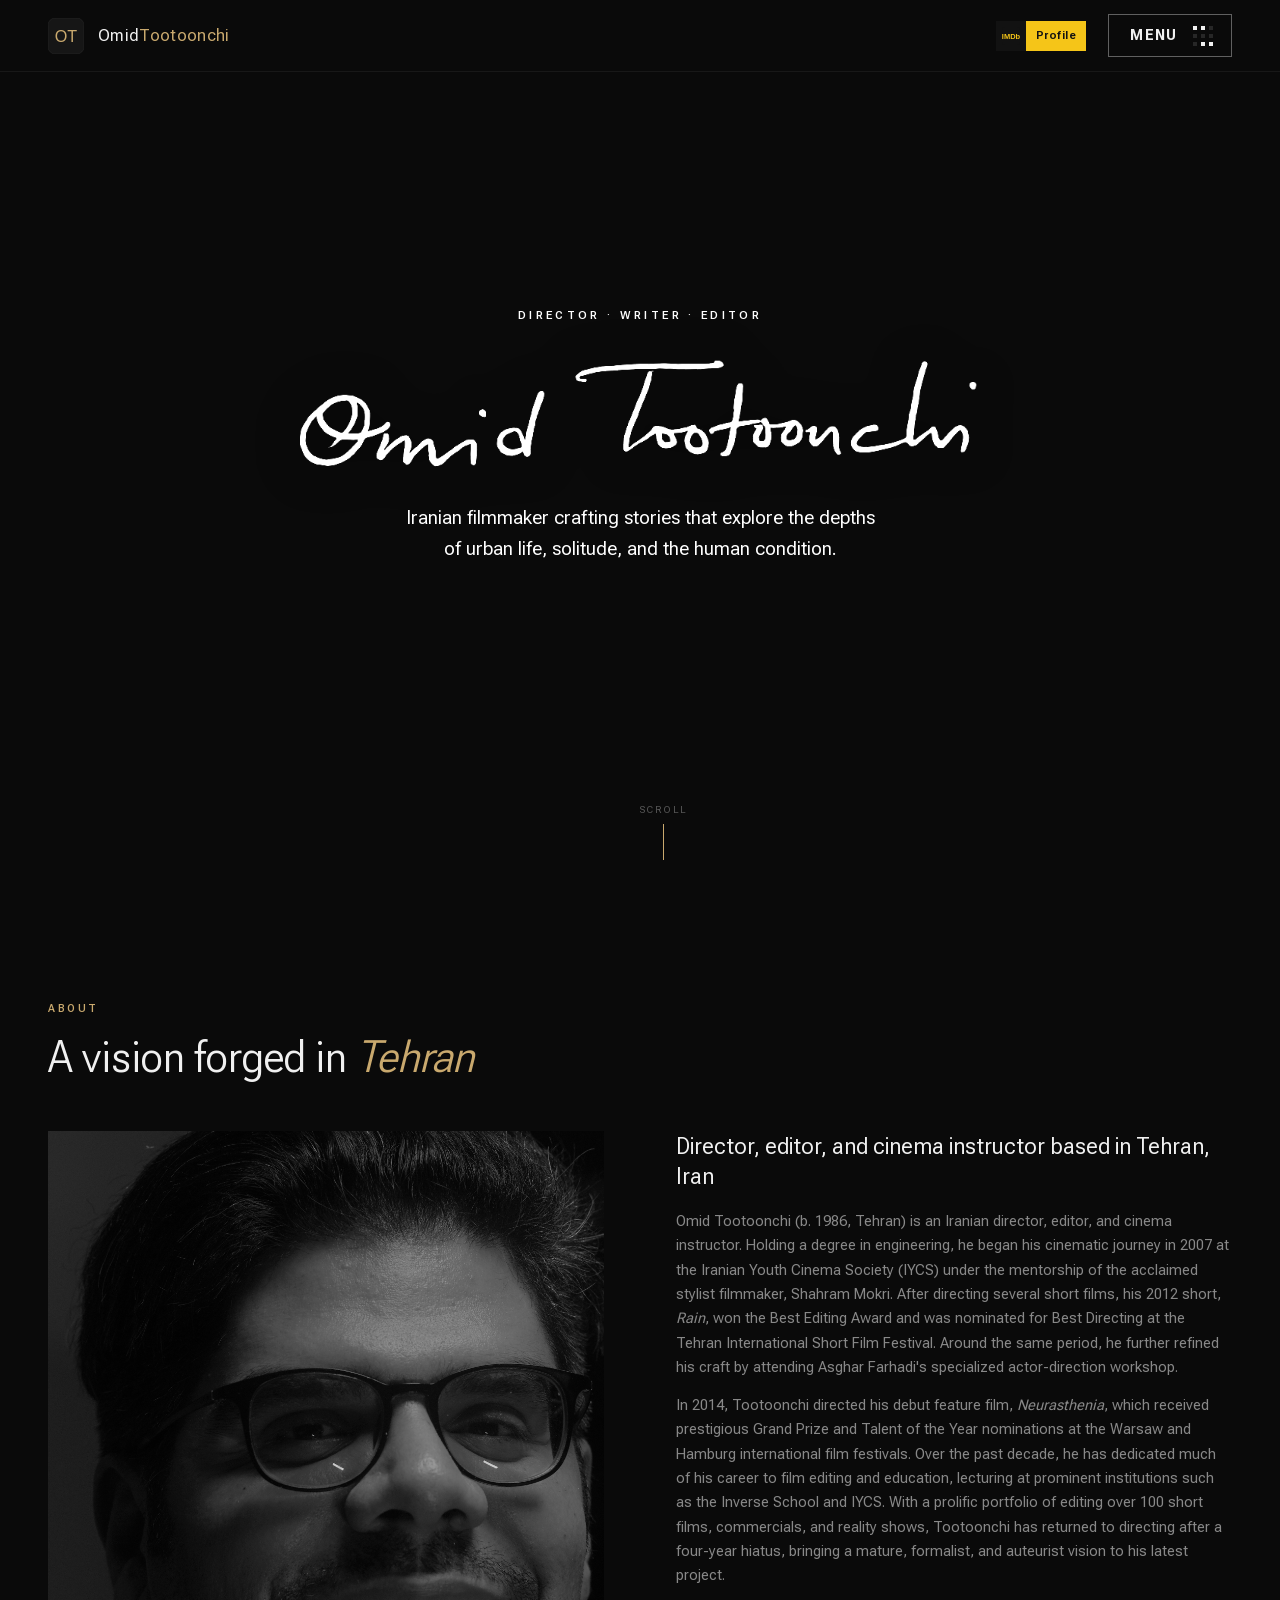
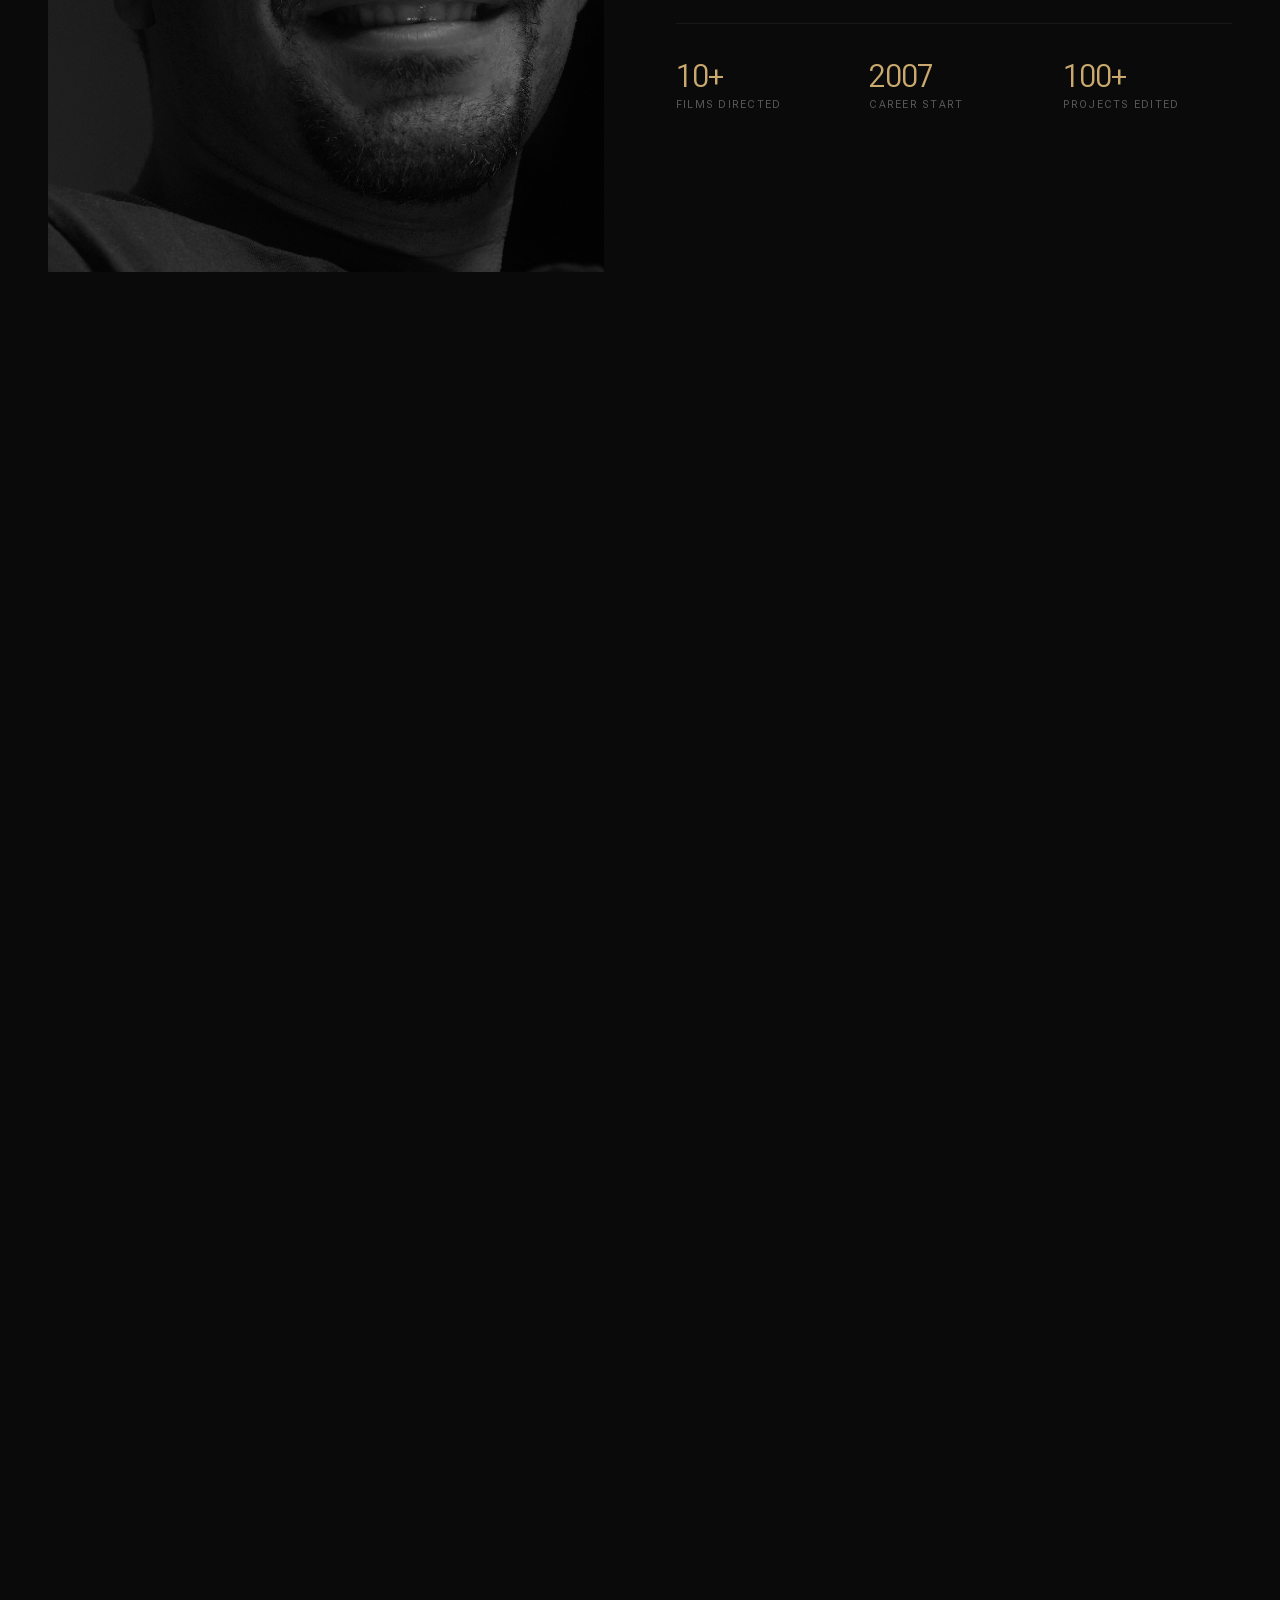
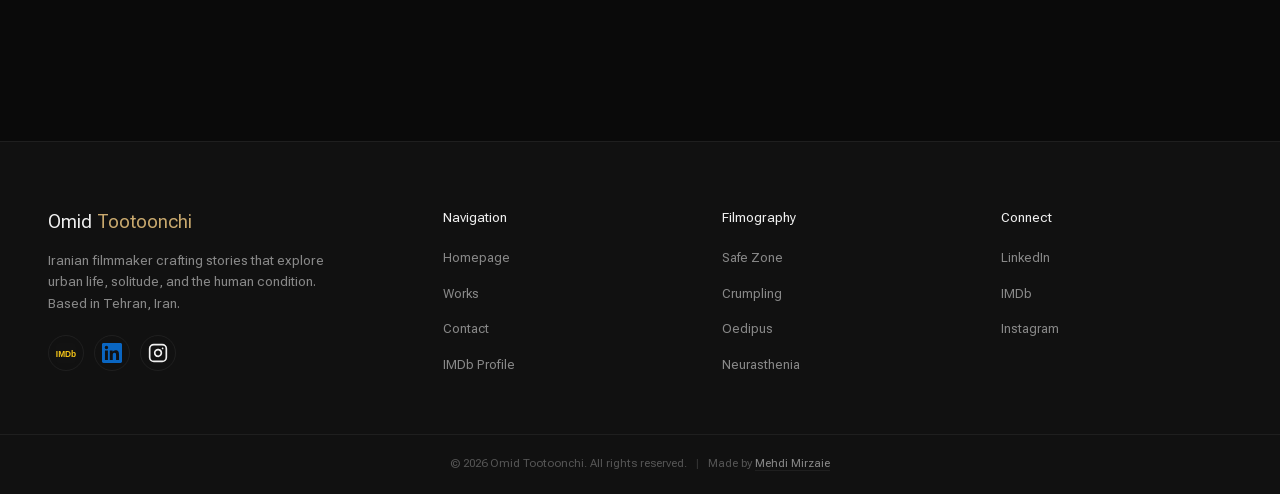
==== commit 07ca74e1: "add instagram footer links" ====
--- a/index.html
+++ b/index.html
@@ -129,11 +129,12 @@
         <div class="footer-social">
           <a href="https://www.imdb.com/name/nm6811720/" target="_blank" rel="noopener" title="IMDb"><svg viewBox="0 0 24 24" fill="none"><rect width="24" height="24" rx="4" fill="#121212"/><text x="12" y="16.5" text-anchor="middle" fill="#f5c518" font-family="Arial,sans-serif" font-size="10" font-weight="900">IMDb</text></svg></a>
           <a href="https://www.linkedin.com/in/omidtootoonchi" target="_blank" rel="noopener" title="LinkedIn"><svg viewBox="0 0 24 24" fill="#0A66C2"><path d="M20.447 20.452h-3.554v-5.569c0-1.328-.027-3.037-1.852-3.037-1.853 0-2.136 1.445-2.136 2.939v5.667H9.351V9h3.414v1.561h.046c.477-.9 1.637-1.85 3.37-1.85 3.601 0 4.267 2.37 4.267 5.455v6.286zM5.337 7.433a2.062 2.062 0 01-2.063-2.065 2.064 2.064 0 112.063 2.065zm1.782 13.019H3.555V9h3.564v11.452zM22.225 0H1.771C.792 0 0 .774 0 1.729v20.542C0 23.227.792 24 1.771 24h20.451C23.2 24 24 23.227 24 22.271V1.729C24 .774 23.2 0 22.222 0h.003z"/></svg></a>
+          <a href="https://www.instagram.com/omidtootoonchi_/" target="_blank" rel="noopener" title="Instagram"><svg viewBox="0 0 24 24" fill="none" stroke="currentColor" stroke-width="2" stroke-linecap="round" stroke-linejoin="round"><rect x="2" y="2" width="20" height="20" rx="5" ry="5"/><path d="M16 11.37A4 4 0 1 1 12.63 8 4 4 0 0 1 16 11.37z"/><line x1="17.5" y1="6.5" x2="17.51" y2="6.5"/></svg></a>
         </div>
       </div>
       <div class="footer-col"><h4>Navigation</h4><ul><li><a href="index.html">Homepage</a></li><li><a href="works.html">Works</a></li><li><a href="contact.html">Contact</a></li><li><a href="https://www.imdb.com/name/nm6811720/" target="_blank">IMDb Profile</a></li></ul></div>
       <div class="footer-col"><h4>Filmography</h4><ul><li><a href="film-safe-zone.html">Safe Zone</a></li><li><a href="film-crumpling.html">Crumpling</a></li><li><a href="film-oedipus.html">Oedipus</a></li><li><a href="film-neurasthenia.html">Neurasthenia</a></li></ul></div>
-      <div class="footer-col"><h4>Connect</h4><ul><li><a href="https://www.linkedin.com/in/omidtootoonchi" target="_blank">LinkedIn</a></li><li><a href="https://www.imdb.com/name/nm6811720/" target="_blank">IMDb</a></li></ul></div>
+      <div class="footer-col"><h4>Connect</h4><ul><li><a href="https://www.linkedin.com/in/omidtootoonchi" target="_blank">LinkedIn</a></li><li><a href="https://www.imdb.com/name/nm6811720/" target="_blank">IMDb</a></li><li><a href="https://www.instagram.com/omidtootoonchi_/" target="_blank">Instagram</a></li></ul></div>
     </div>
     <div class="footer-bottom"><p>&copy; 2026 Omid Tootoonchi. All rights reserved. <span style="margin:0 6px;opacity:0.5;">|</span> Made by <a href="https://mehdiandme.com" target="_blank" rel="noopener">Mehdi Mirzaie</a></p></div>
   </footer>
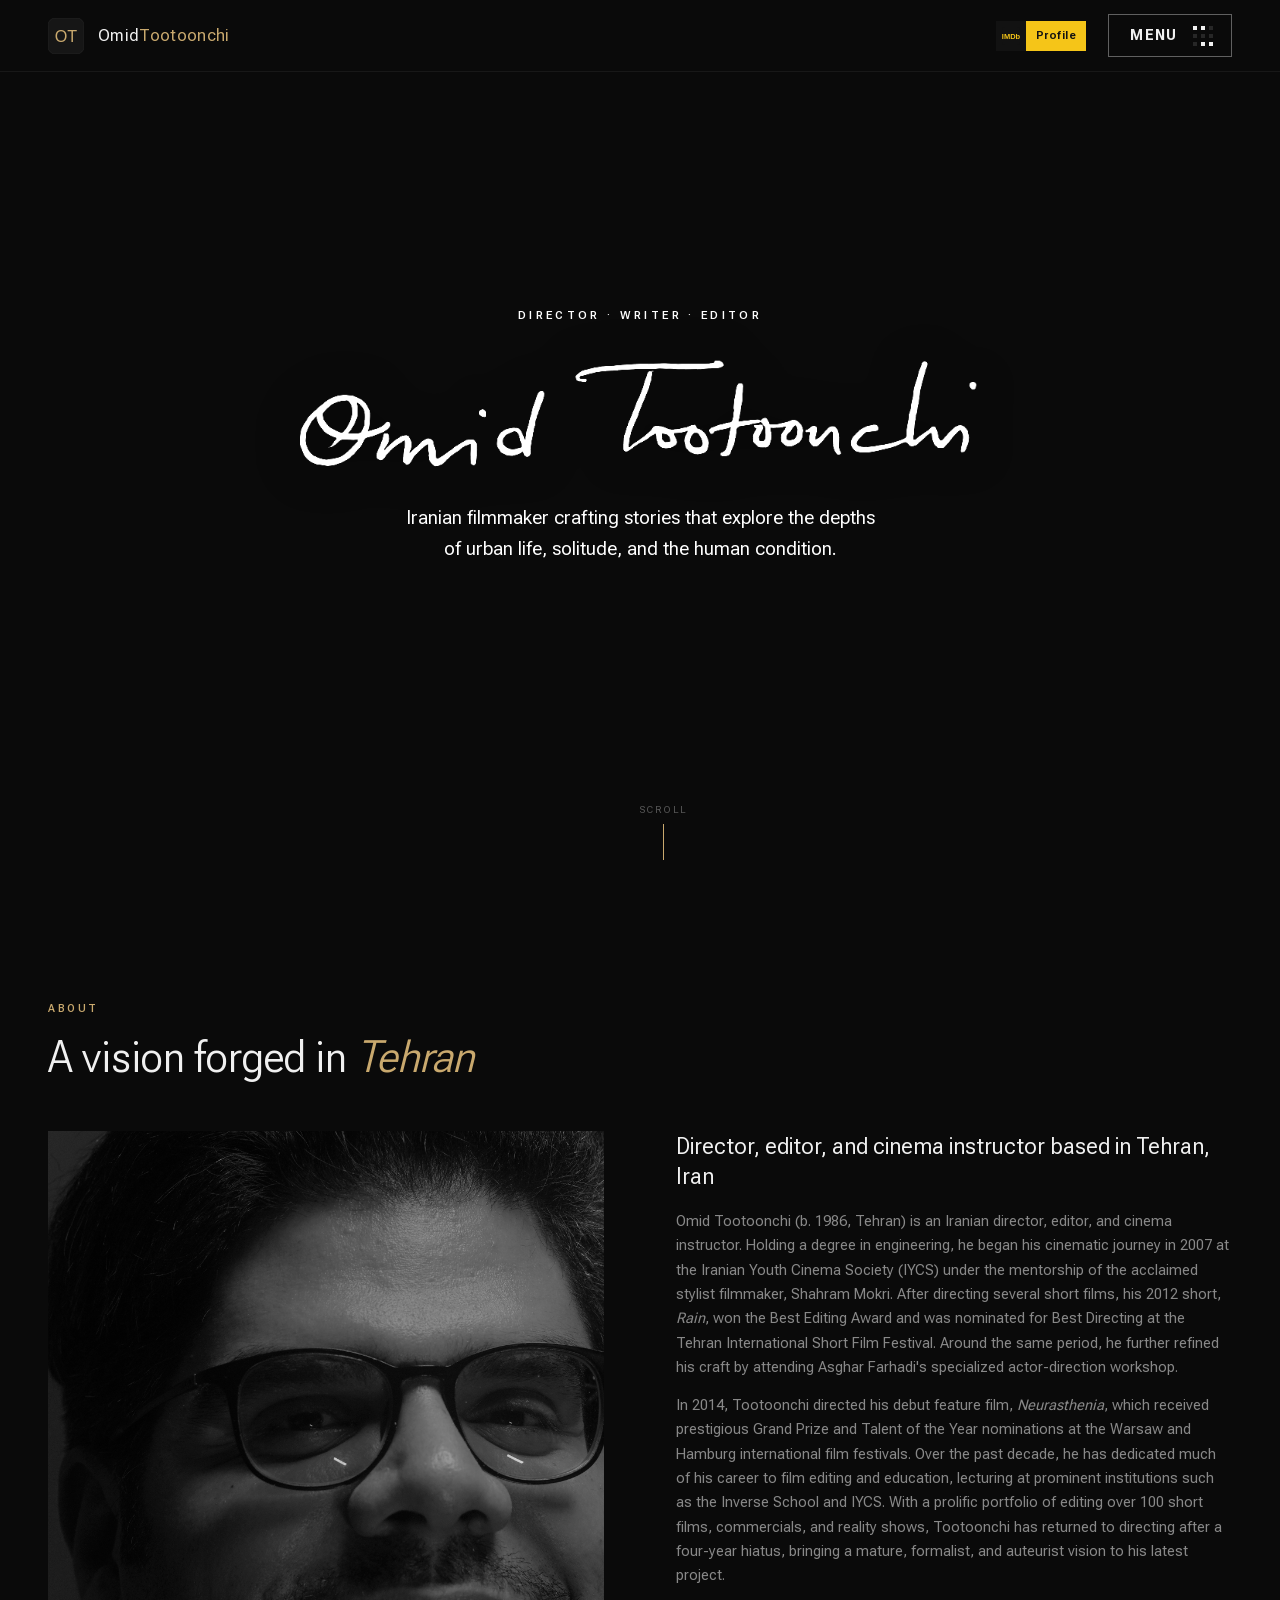
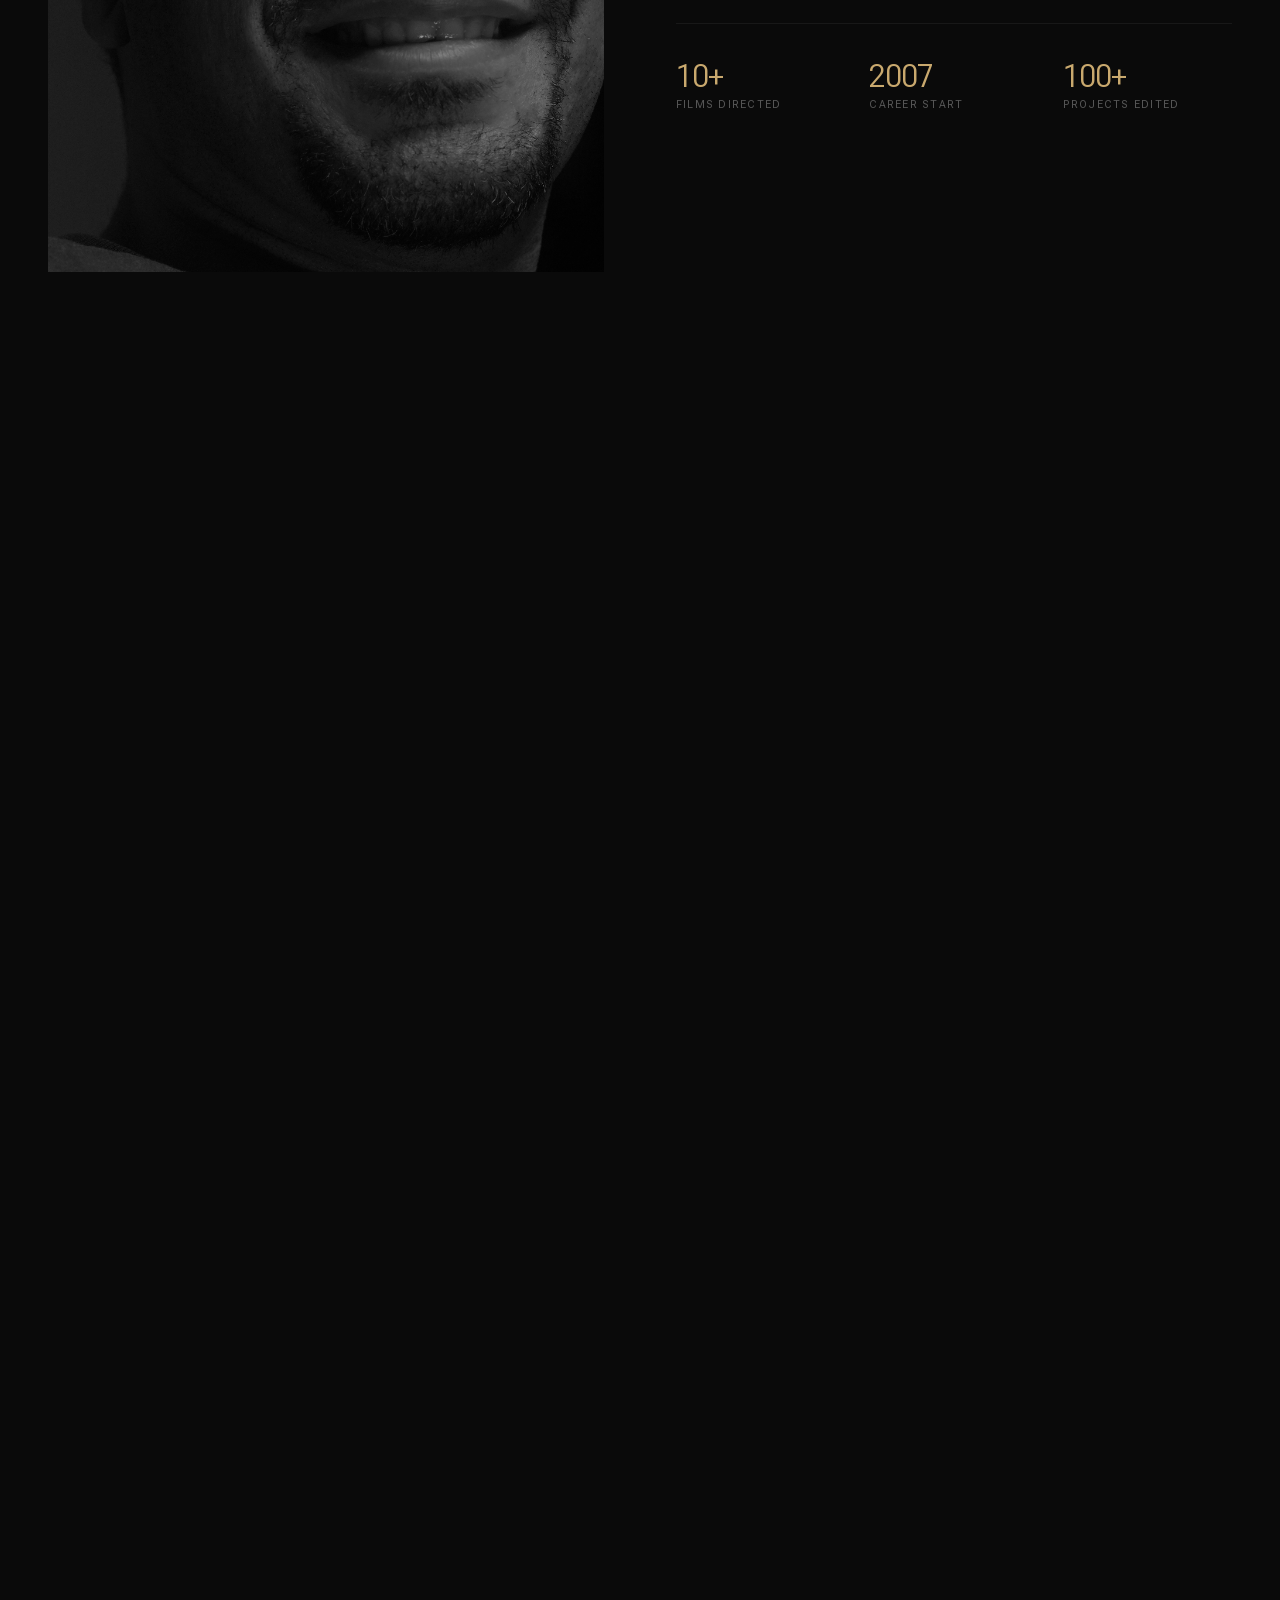
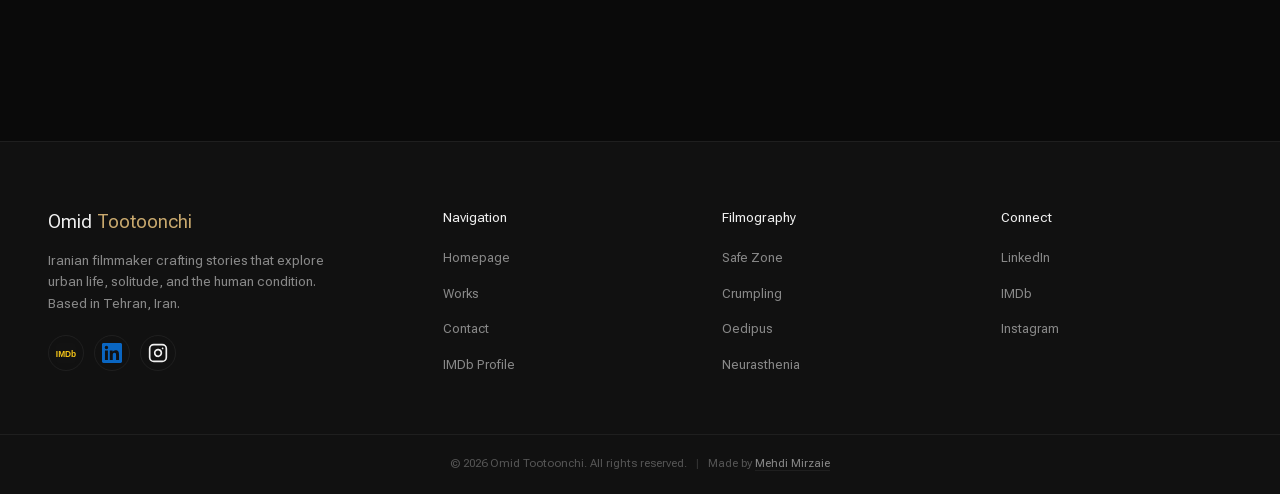
==== commit d97ee115: "11 Oct: SEO files, gallery +4, WebM banner, mobile IMDb hide, portrait zoom" ====
--- a/index.html
+++ b/index.html
@@ -77,7 +77,8 @@
   </header>
 <section class="hero" style="min-height:100vh;">
     <video class="hero-video" autoplay muted loop playsinline preload="auto">
-      <source src="assets/videos/banners/banner-home.mp4" type="video/mp4">
+      <source src="assets/videos/banners/banner-home.webm" type="video/webm">
+      <source src="assets/videos/banners/Banner-home.mp4" type="video/mp4">
     </video>
     <div class="hero-content">
       <p class="hero-label">Director · Writer · Editor</p>
--- a/style.css
+++ b/style.css
@@ -156,8 +156,8 @@
 /* ===== ABOUT ===== */
 .about-grid{display:grid;grid-template-columns:1fr 1fr;gap:72px;align-items:start}
 .about-portrait{position:relative;overflow:hidden;border-radius:var(--radius)}
-.about-portrait img{width:100%;aspect-ratio:3/4;object-fit:cover;object-position:-150px top;filter:grayscale(15%);transition:filter 0.6s,transform 0.6s}
-.about-portrait:hover img{filter:grayscale(0%);transform:scale(1.02)}
+.about-portrait img{width:100%;aspect-ratio:3/4;object-fit:cover;object-position:-150px top;filter:grayscale(15%);transform:scale(1.15);transition:filter 0.6s,transform 0.6s}
+.about-portrait:hover img{filter:grayscale(0%);transform:scale(1.17)}
 .about-text h3{font-family:var(--font-display);font-size:1.4rem;font-weight:400;margin-bottom:18px;line-height:1.35}
 .about-text p{color:var(--text-secondary);margin-bottom:14px;font-size:0.92rem}
 .about-stats{display:grid;grid-template-columns:repeat(3,1fr);gap:24px;margin-top:36px;padding-top:36px;border-top:1px solid var(--border)}
@@ -358,6 +358,7 @@
   .menu-grid-films{grid-template-columns:repeat(2,1fr)}
 }
 @media(max-width:768px){
+  .imdb-badge-link{display:none}
   header{padding:0 16px}
   section{padding:28px 16px}
   .breadcrumbs{padding-left:16px;padding-right:16px;padding-top:8px;padding-bottom:16px}
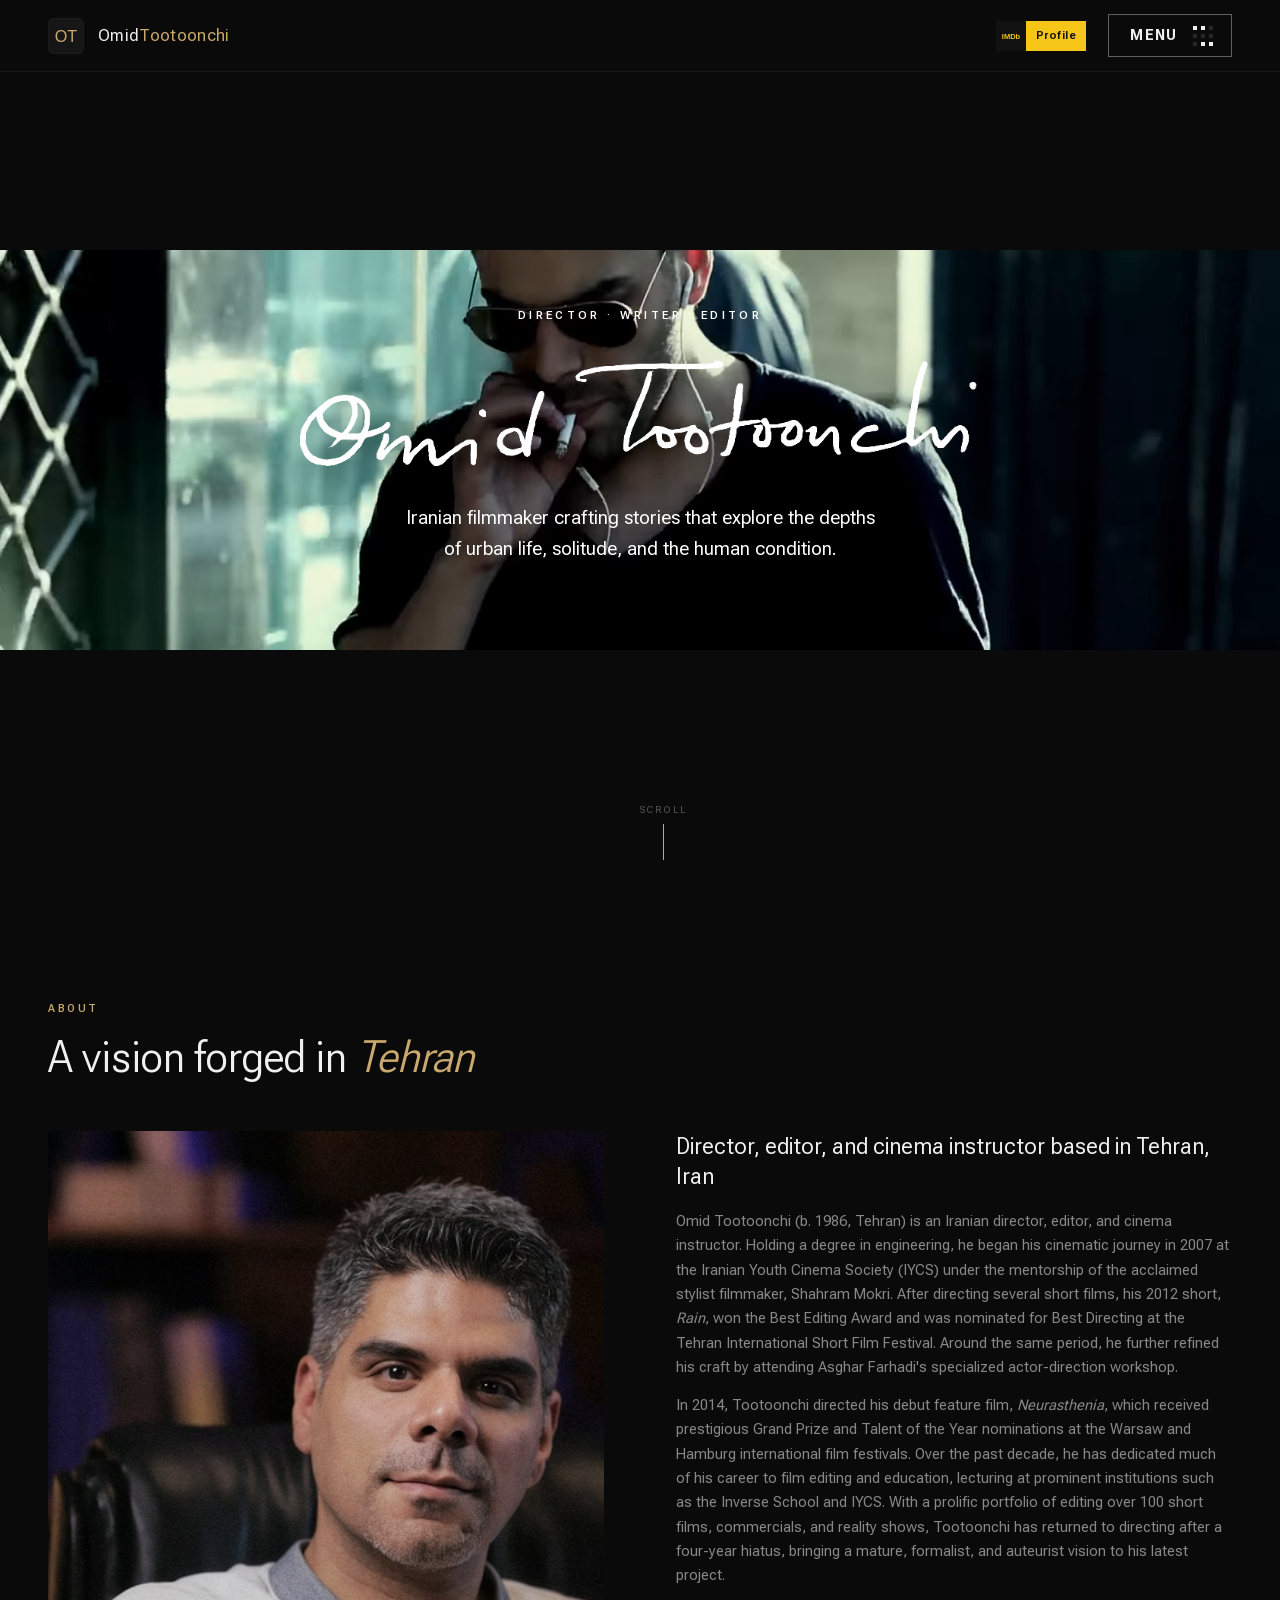
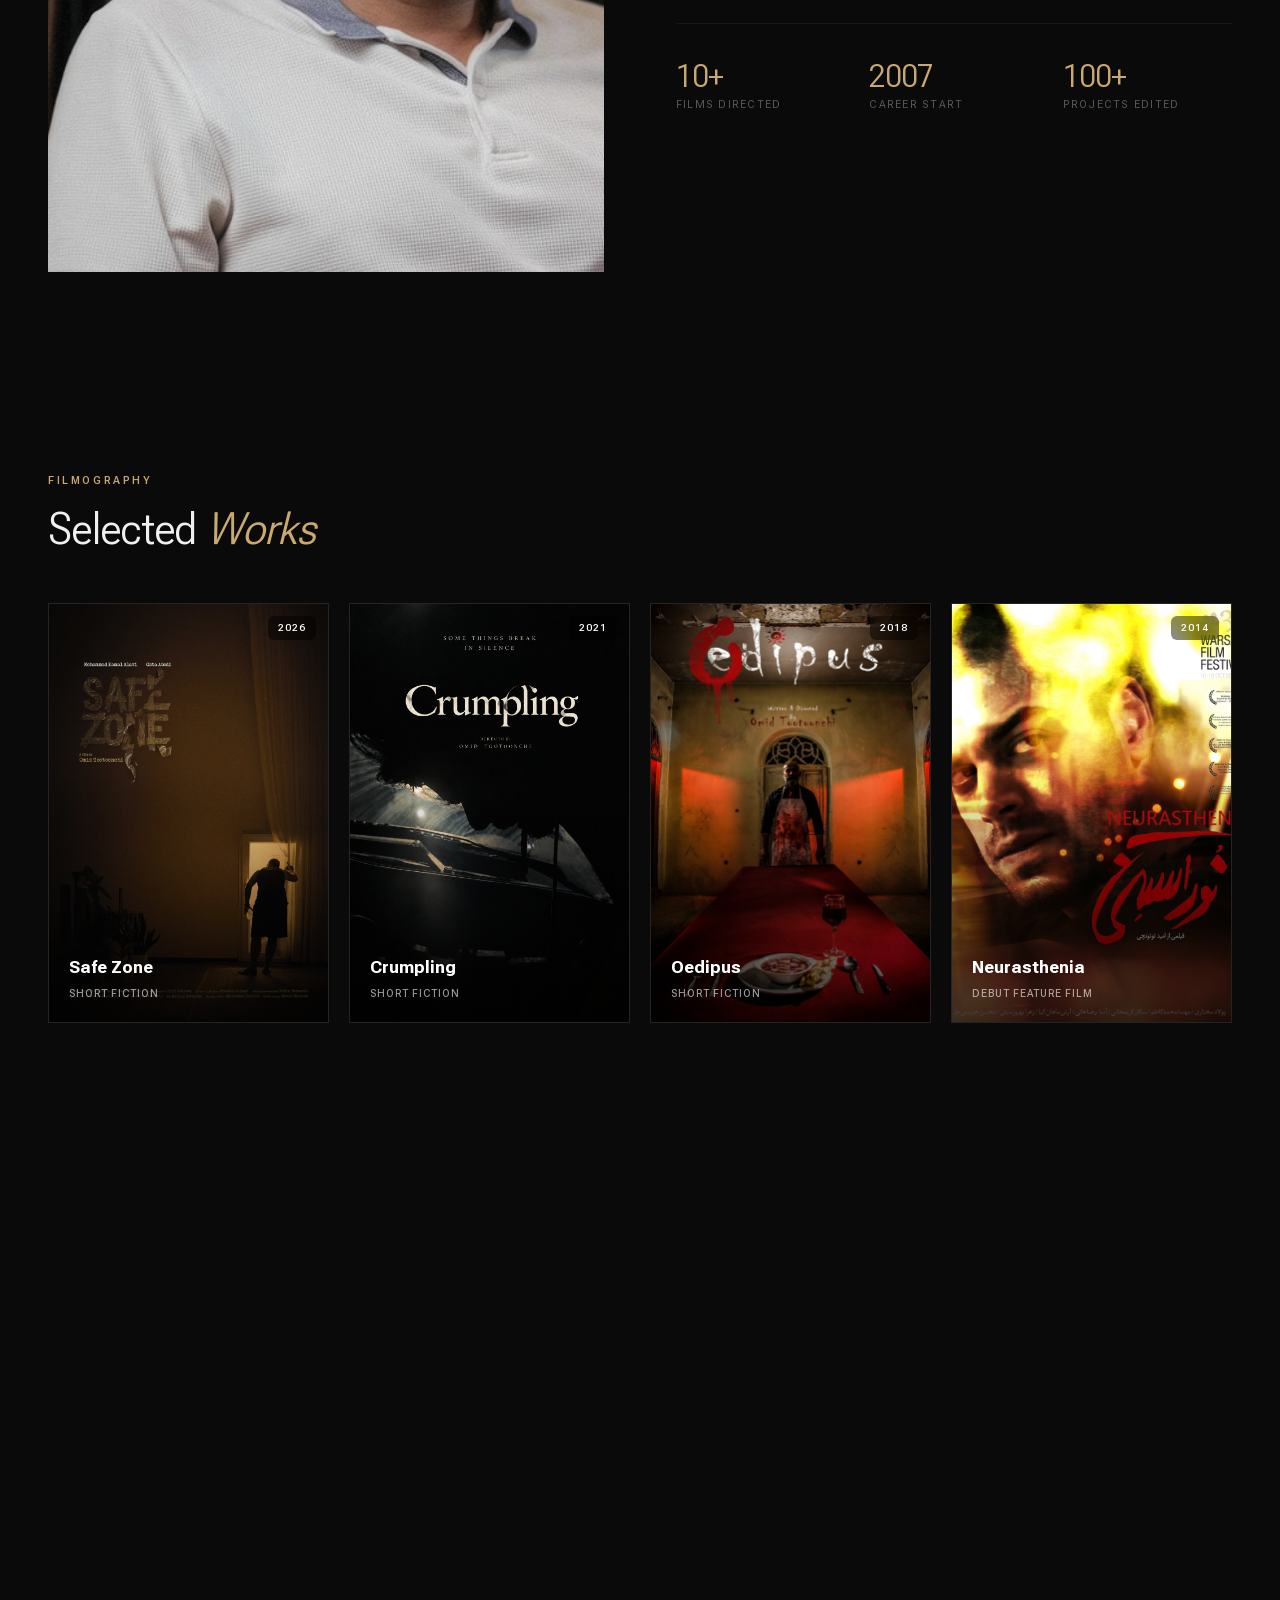
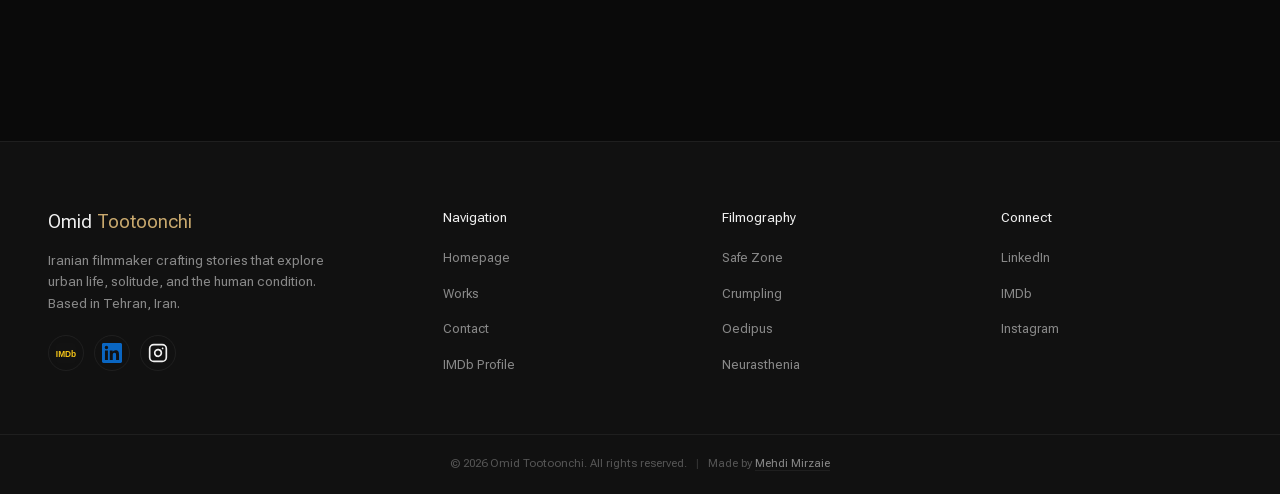
==== commit 30721b20: "Add Google Knowledge Graph structured data (JSON-LD) to all pages" ====
--- a/index.html
+++ b/index.html
@@ -22,6 +22,68 @@
 </script>
 <noscript><div><img src="https://mc.yandex.ru/watch/113087821" style="position:absolute; left:-9999px;" alt="" /></div></noscript>
 <!-- /Yandex.Metrika counter -->
+<script type="application/ld+json">
+{
+  "@context": "https://schema.org",
+  "@graph": [
+    {
+      "@type": "Person",
+      "@id": "https://omidtootoonchi.ir/#person",
+      "name": "Omid Tootoonchi",
+      "alternateName": "امید توتونچی",
+      "url": "https://omidtootoonchi.ir/",
+      "image": "https://omidtootoonchi.ir/assets/images/portraits/Omid-B&W.jpeg",
+      "description": "Omid Tootoonchi is an Iranian director, editor, and cinema instructor based in Tehran. Explore his filmography including Neurasthenia, Safe Zone, and more.",
+      "jobTitle": "Film Director, Editor, Cinema Instructor",
+      "birthDate": "1986",
+      "birthPlace": {
+        "@type": "Place",
+        "name": "Tehran",
+        "address": {
+          "@type": "PostalAddress",
+          "addressLocality": "Tehran",
+          "addressCountry": "IR"
+        }
+      },
+      "nationality": {
+        "@type": "Country",
+        "name": "Iran"
+      },
+      "hasOccupation": [
+        { "@type": "Occupation", "name": "Film Director" },
+        { "@type": "Occupation", "name": "Film Editor" },
+        { "@type": "Occupation", "name": "Cinema Instructor" }
+      ],
+      "alumniOf": {
+        "@type": "EducationalOrganization",
+        "name": "Iranian Youth Cinema Society (IYCS)"
+      },
+      "knowsAbout": [
+        "Film directing",
+        "Film editing",
+        "Cinema",
+        "Short fiction film",
+        "Social drama"
+      ],
+      "sameAs": [
+        "https://www.imdb.com/name/nm6811720/",
+        "https://www.linkedin.com/in/omidtootoonchi",
+        "https://www.instagram.com/omidtootoonchi_/"
+      ]
+    },
+    {
+      "@type": "WebSite",
+      "@id": "https://omidtootoonchi.ir/#website",
+      "url": "https://omidtootoonchi.ir/",
+      "name": "Omid Tootoonchi",
+      "description": "Official website of Iranian director, editor and cinema instructor Omid Tootoonchi.",
+      "inLanguage": "en",
+      "publisher": { "@id": "https://omidtootoonchi.ir/#person" },
+      "about": { "@id": "https://omidtootoonchi.ir/#person" }
+    }
+  ]
+}
+</script>
 </head>
 <body>
 <div class="page-transition" id="pageTransition"></div>
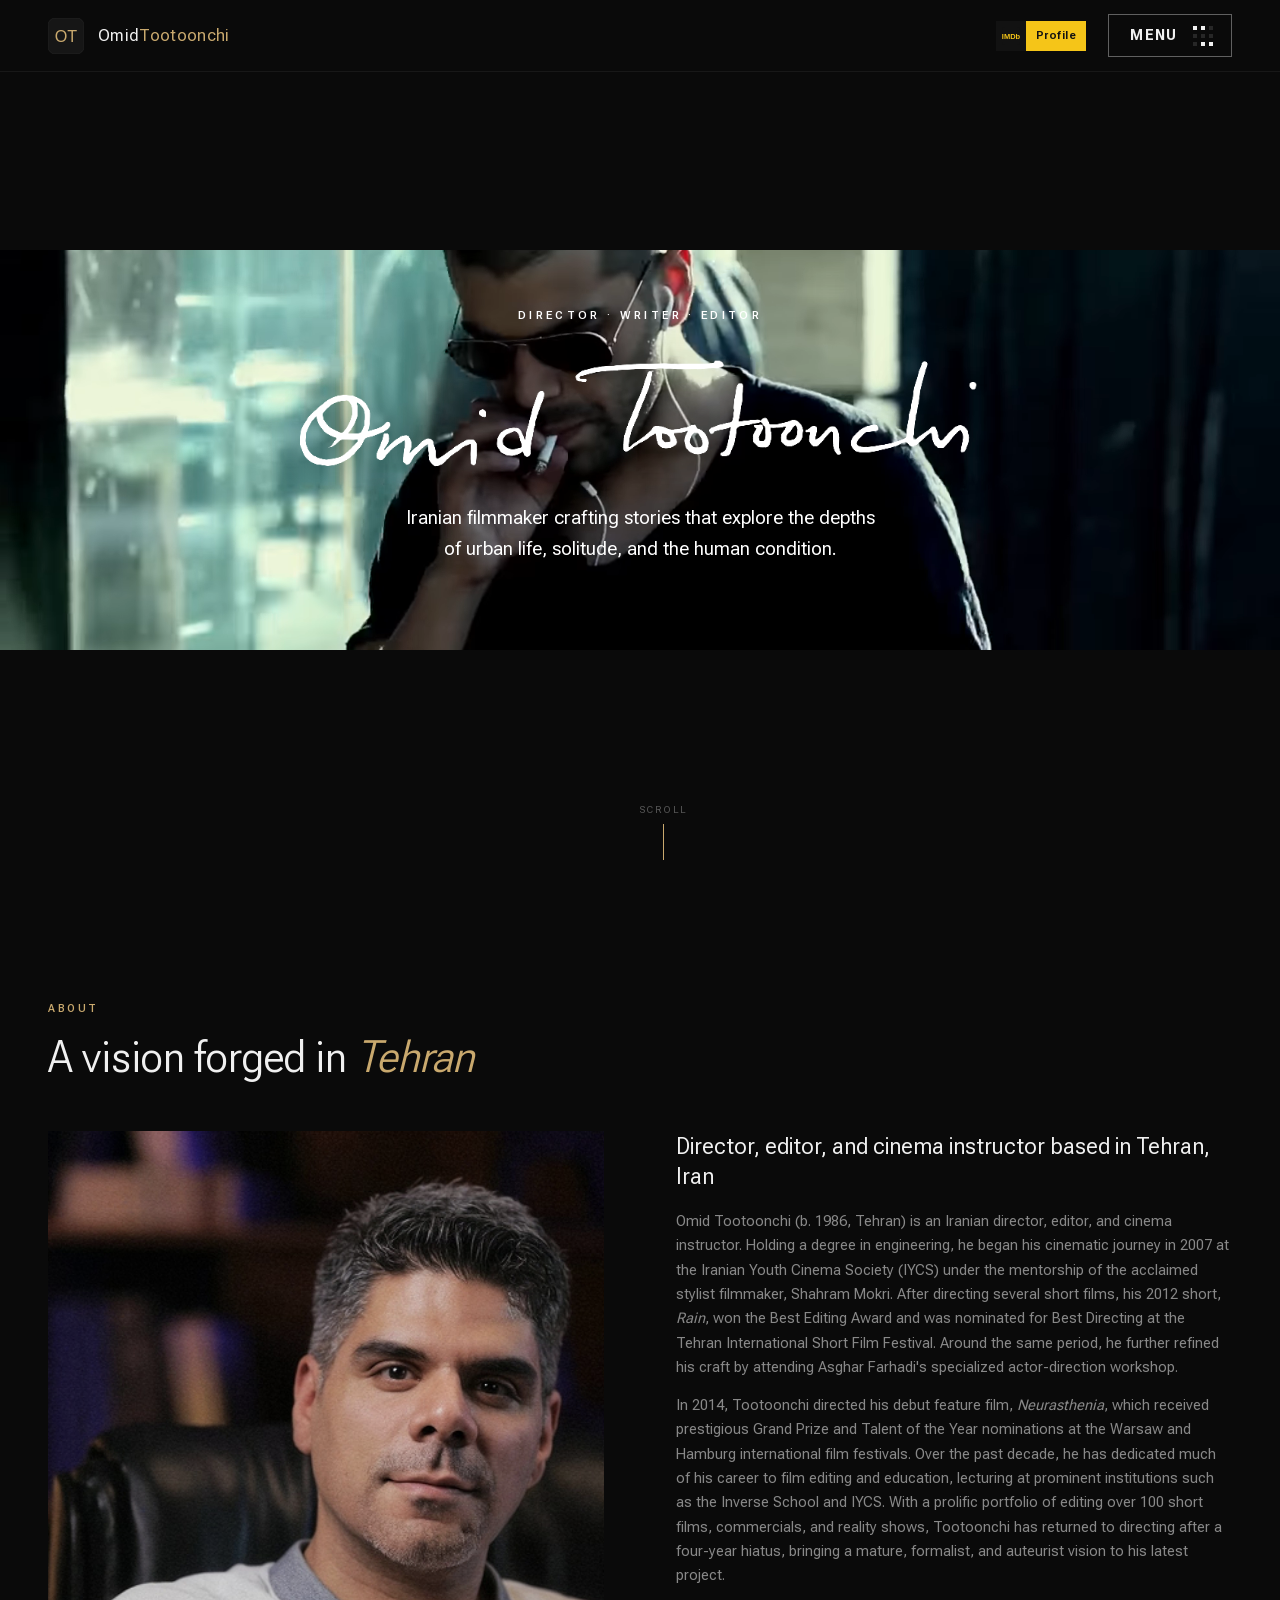
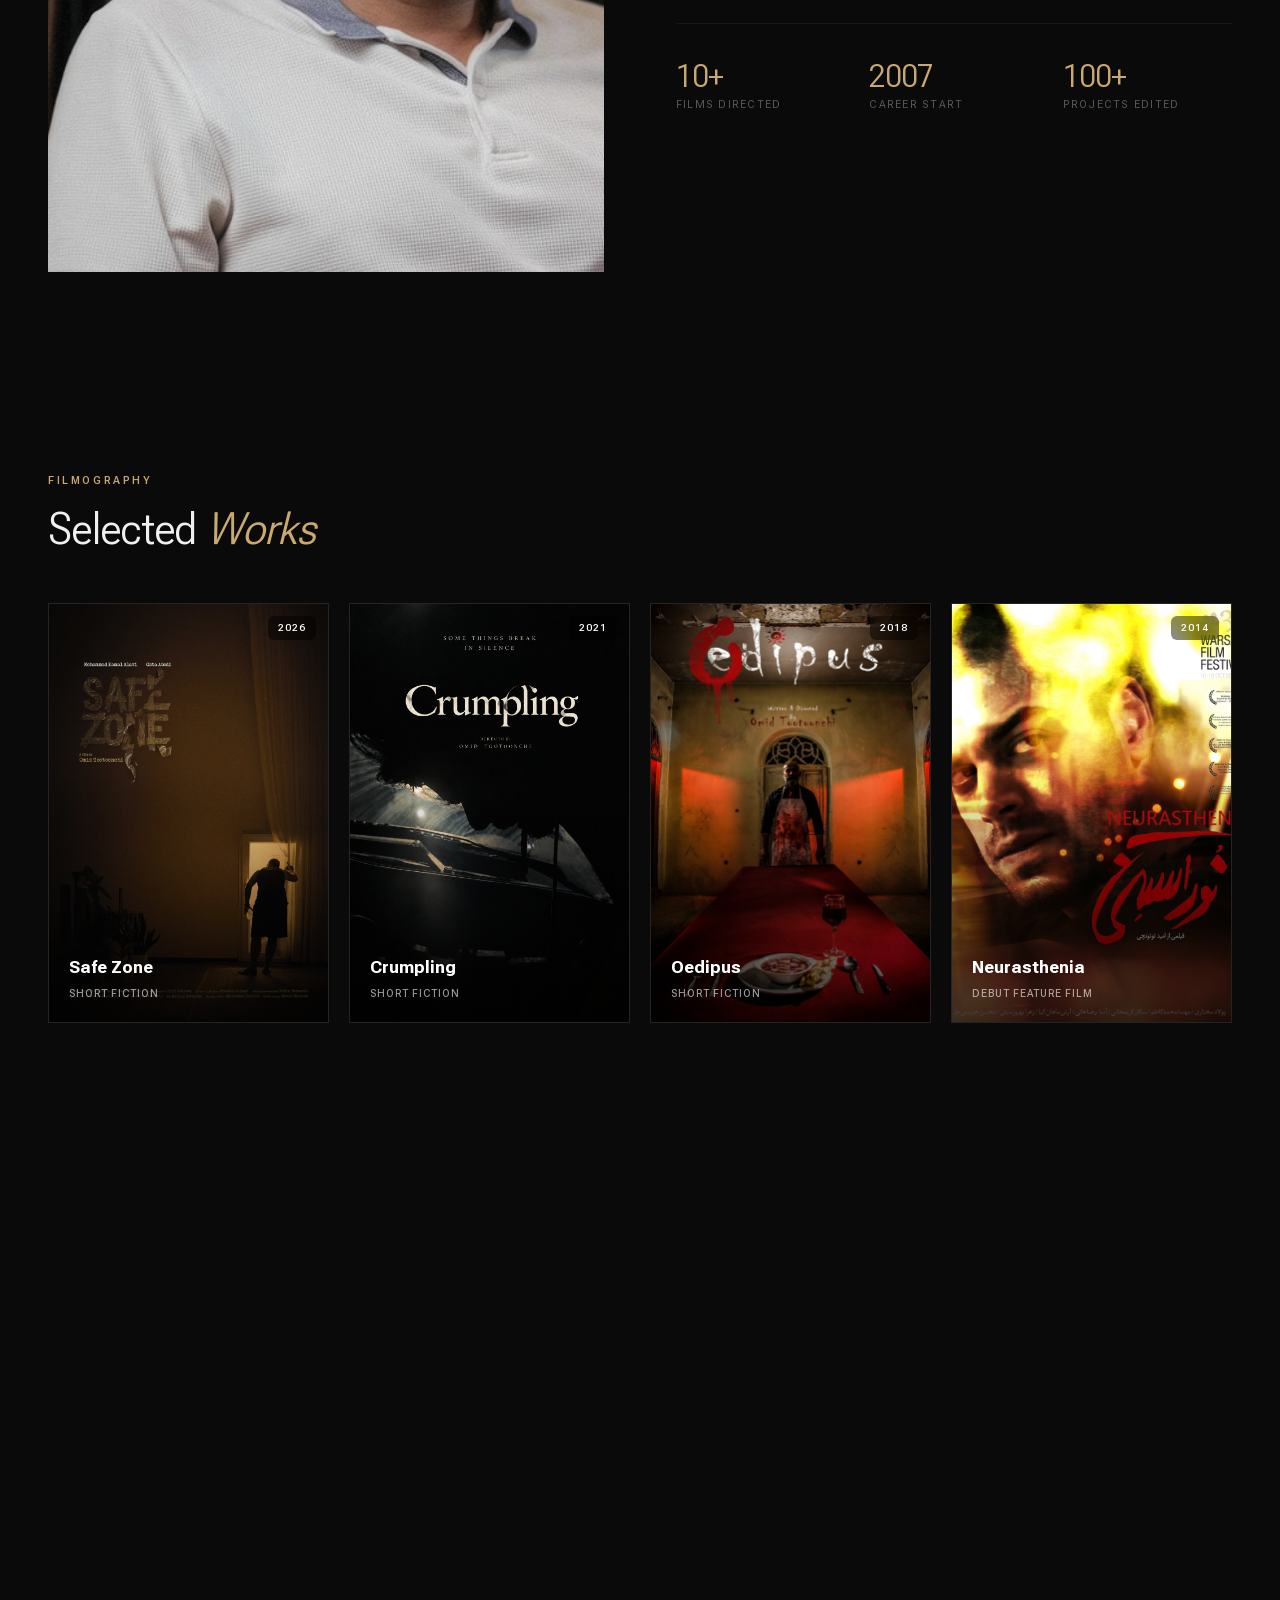
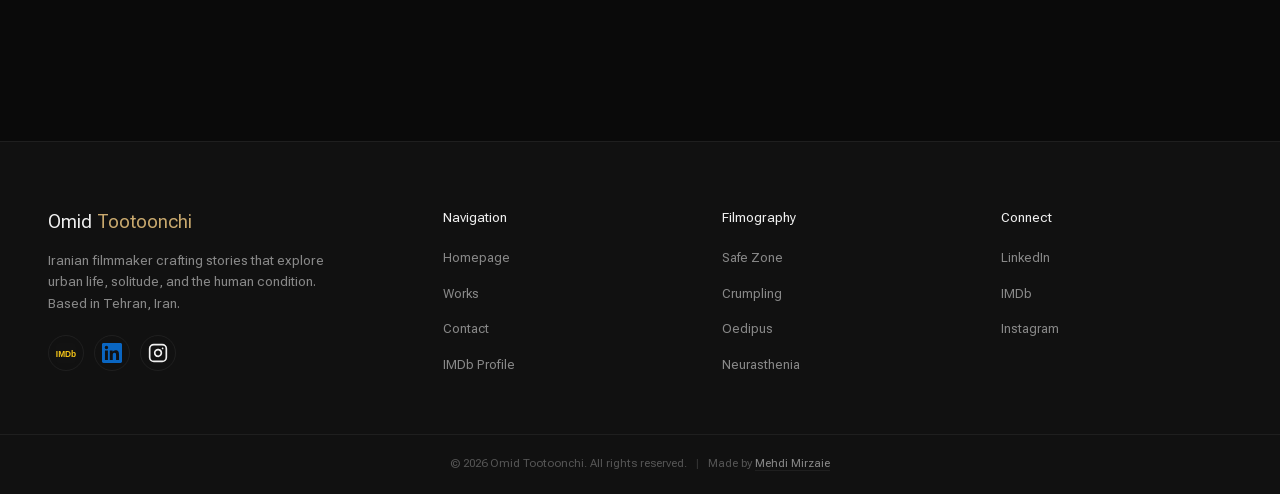
==== commit 9f8990b9: "Fix indexing: add canonical URLs and remove duplicate index.html from sitemap" ====
--- a/index.html
+++ b/index.html
@@ -10,6 +10,7 @@
   <title>Omid Tootoonchi | Director</title>
   <link rel="stylesheet" href="style.css">
   <link rel="icon" href="assets/icons/favicon-dark.svg" type="image/svg+xml">
+  <link rel="canonical" href="https://omidtootoonchi.ir/">
 <!-- Yandex.Metrika counter --><script type="text/javascript">
     (function(m,e,t,r,i,k,a){
         m[i]=m[i]||function(){(m[i].a=m[i].a||[]).push(arguments)};
